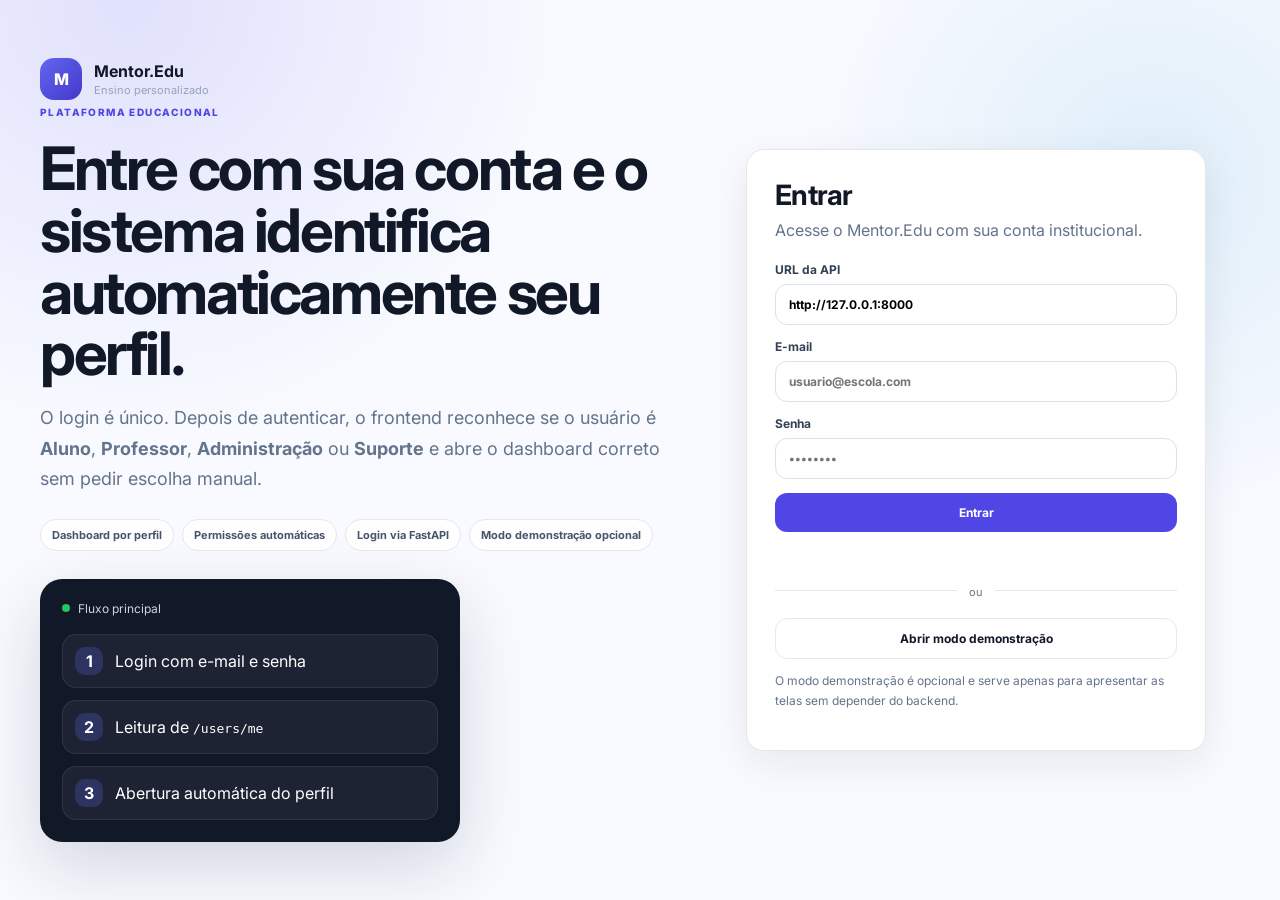
==== frontend/index.html @ 3645b440 "feat: adiciona frontend demonstrativo v3" ====
<!DOCTYPE html>
<html lang="pt-BR">
<head>
  <meta charset="UTF-8" />
  <meta name="viewport" content="width=device-width, initial-scale=1.0" />
  <title>Mentor.Edu</title>
  <link rel="preconnect" href="https://fonts.googleapis.com">
  <link rel="preconnect" href="https://fonts.gstatic.com" crossorigin>
  <link href="https://fonts.googleapis.com/css2?family=Inter:wght@400;500;600;700;800&display=swap" rel="stylesheet">
  <link rel="stylesheet" href="./styles.css" />
</head>
<body>
  <div id="toast-root"></div>

  <section id="auth-screen" class="auth-screen">
    <div class="auth-grid">
      <div class="auth-brand-panel">
        <div class="brand">
          <div class="brand-mark">M</div>
          <div>
            <strong>Mentor.Edu</strong>
            <span>Ensino personalizado</span>
          </div>
        </div>
        <span class="eyebrow">PLATAFORMA EDUCACIONAL</span>
        <h1>Entre com sua conta e o sistema identifica automaticamente seu perfil.</h1>
        <p>
          O login é único. Depois de autenticar, o frontend reconhece se o usuário é
          <strong>Aluno</strong>, <strong>Professor</strong>, <strong>Administração</strong> ou <strong>Suporte</strong>
          e abre o dashboard correto sem pedir escolha manual.
        </p>
        <div class="feature-list">
          <div class="feature-pill">Dashboard por perfil</div>
          <div class="feature-pill">Permissões automáticas</div>
          <div class="feature-pill">Login via FastAPI</div>
          <div class="feature-pill">Modo demonstração opcional</div>
        </div>
        <div class="preview-card">
          <div class="preview-top"><span class="status-dot"></span> Fluxo principal</div>
          <div class="preview-body">
            <div class="preview-step"><b>1</b><span>Login com e-mail e senha</span></div>
            <div class="preview-step"><b>2</b><span>Leitura de <code>/users/me</code></span></div>
            <div class="preview-step"><b>3</b><span>Abertura automática do perfil</span></div>
          </div>
        </div>
      </div>

      <div class="auth-form-panel">
        <div class="card auth-card">
          <div class="card-header-simple">
            <h2>Entrar</h2>
            <p>Acesse o Mentor.Edu com sua conta institucional.</p>
          </div>
          <form id="login-form" class="auth-form">
            <label>
              URL da API
              <input id="api-url" type="text" value="http://127.0.0.1:8000" />
            </label>
            <label>
              E-mail
              <input id="login-email" type="email" placeholder="usuario@escola.com" required />
            </label>
            <label>
              Senha
              <input id="login-password" type="password" placeholder="••••••••" required />
            </label>
            <button type="submit" class="btn btn-primary btn-full">Entrar</button>
            <p id="login-error" class="form-error"></p>
          </form>

          <div class="divider"><span>ou</span></div>

          <button id="open-demo-modal" class="btn btn-secondary btn-full">Abrir modo demonstração</button>
          <p class="helper-text">
            O modo demonstração é opcional e serve apenas para apresentar as telas sem depender do backend.
          </p>
        </div>
      </div>
    </div>
  </section>

  <div id="demo-modal" class="modal hidden">
    <div class="modal-backdrop" data-close-demo></div>
    <div class="modal-card">
      <button class="modal-close" data-close-demo>×</button>
      <h3>Modo demonstração</h3>
      <p>Escolha um perfil apenas para apresentar a interface. No login real isso não é necessário.</p>
      <div class="demo-role-grid">
        <button class="demo-role-btn" data-demo-role="aluno">Aluno</button>
        <button class="demo-role-btn" data-demo-role="professor">Professor / DT</button>
        <button class="demo-role-btn" data-demo-role="administracao">Administração</button>
        <button class="demo-role-btn" data-demo-role="suporte">Suporte</button>
      </div>
    </div>
  </div>

  <div id="app-shell" class="app-shell hidden">
    <aside id="sidebar" class="sidebar">
      <div class="sidebar-head">
        <div class="brand brand-white">
          <div class="brand-mark">M</div>
          <div>
            <strong>Mentor.Edu</strong>
            <span>Ensino personalizado</span>
          </div>
        </div>
        <button id="close-sidebar" class="sidebar-close">×</button>
      </div>

      <div id="sidebar-profile" class="sidebar-profile"></div>
      <nav id="sidebar-nav" class="sidebar-nav"></nav>

      <div class="sidebar-footer">
        <button id="logout-btn" class="sidebar-action danger">Sair</button>
      </div>
    </aside>

    <main class="main-area">
      <header class="topbar">
        <div class="topbar-left">
          <button id="open-sidebar" class="icon-btn mobile-only">☰</button>
          <div>
            <span id="page-kicker" class="eyebrow">VISÃO GERAL</span>
            <h1 id="page-title">Dashboard</h1>
          </div>
        </div>
        <div class="topbar-right">
          <span id="connection-badge" class="badge muted">Modo demonstração</span>
          <button class="icon-btn">🔔</button>
          <div id="top-avatar" class="avatar">ME</div>
        </div>
      </header>

      <section id="page-content" class="page-content"></section>
    </main>
  </div>

  <script src="./app.js"></script>
</body>
</html>
---- frontend/styles.css ----
:root {
  --bg: #f5f7fb;
  --surface: #ffffff;
  --surface-soft: #f8fafc;
  --border: #e5e7eb;
  --text: #111827;
  --muted: #64748b;
  --primary: #4f46e5;
  --primary-soft: #eef2ff;
  --nav: #0f172a;
  --nav-soft: #172138;
  --success: #059669;
  --success-soft: #ecfdf5;
  --warning: #d97706;
  --warning-soft: #fffbeb;
  --danger: #dc2626;
  --danger-soft: #fef2f2;
  --shadow: 0 12px 40px rgba(15,23,42,.08);
  --radius: 18px;
}
* { box-sizing: border-box; }
html, body { margin: 0; padding: 0; }
body {
  font-family: "Inter", system-ui, sans-serif;
  background: var(--bg);
  color: var(--text);
}
button, input, select { font: inherit; }
button { cursor: pointer; }
.hidden { display: none !important; }
.mobile-only { display: none; }
.eyebrow {
  text-transform: uppercase;
  letter-spacing: .14em;
  font-size: 10px;
  font-weight: 800;
  color: var(--primary);
}
.brand { display: flex; align-items: center; gap: 12px; }
.brand-mark {
  width: 42px; height: 42px; border-radius: 14px;
  display: grid; place-items: center;
  font-weight: 800; color: #fff;
  background: linear-gradient(135deg, #6366f1, #4338ca);
}
.brand strong { display: block; font-size: 16px; }
.brand span { display: block; font-size: 11px; color: #94a3b8; margin-top: 2px; }
.brand-white strong { color: #fff; }

.auth-screen {
  min-height: 100vh;
  background:
    radial-gradient(circle at 10% 0%, rgba(79,70,229,.14), transparent 30%),
    radial-gradient(circle at 90% 20%, rgba(2,132,199,.10), transparent 26%),
    #f8faff;
}
.auth-grid {
  width: min(1200px, calc(100% - 40px));
  margin: 0 auto;
  min-height: 100vh;
  display: grid;
  grid-template-columns: 1.1fr .9fr;
  gap: 28px;
  align-items: center;
  padding: 28px 0;
}
.auth-brand-panel h1 {
  font-size: clamp(36px, 5vw, 60px);
  line-height: 1.03;
  letter-spacing: -.04em;
  margin: 18px 0;
  max-width: 780px;
}
.auth-brand-panel p {
  color: var(--muted);
  font-size: 18px;
  line-height: 1.7;
  max-width: 720px;
  margin: 0;
}
.feature-list { display: flex; gap: 8px; flex-wrap: wrap; margin-top: 24px; }
.feature-pill {
  border: 1px solid var(--border);
  background: rgba(255,255,255,.9);
  border-radius: 999px;
  padding: 8px 11px;
  font-size: 11px;
  font-weight: 700;
  color: #475569;
}
.preview-card {
  margin-top: 28px;
  max-width: 420px;
  background: #111827;
  color: #fff;
  border-radius: 22px;
  padding: 22px;
  box-shadow: 0 24px 70px rgba(15,23,42,.16);
}
.preview-top { font-size: 12px; color: #cbd5e1; display: flex; gap: 8px; align-items: center; }
.status-dot {
  width: 8px; height: 8px; border-radius: 50%;
  background: #22c55e; display: inline-block;
}
.preview-body { margin-top: 18px; display: grid; gap: 12px; }
.preview-step {
  display: flex; align-items: center; gap: 12px;
  border: 1px solid rgba(255,255,255,.08);
  background: rgba(255,255,255,.05);
  border-radius: 14px;
  padding: 12px;
}
.preview-step b {
  width: 28px; height: 28px; border-radius: 10px;
  display: grid; place-items: center;
  background: rgba(99,102,241,.25);
}
.auth-form-panel { display: flex; justify-content: center; }
.card {
  background: var(--surface);
  border: 1px solid var(--border);
  border-radius: var(--radius);
  box-shadow: var(--shadow);
}
.auth-card {
  width: min(460px, 100%);
  padding: 28px;
}
.card-header-simple h2 {
  margin: 0;
  font-size: 28px;
  letter-spacing: -.03em;
}
.card-header-simple p {
  color: var(--muted);
  margin: 8px 0 0;
}
.auth-form { display: grid; gap: 14px; margin-top: 22px; }
.auth-form label {
  display: grid; gap: 7px;
  font-size: 12px; font-weight: 700; color: #334155;
}
.auth-form input, .toolbar-input, .toolbar-select {
  width: 100%;
  border: 1px solid #dbe1ea;
  background: #fff;
  border-radius: 12px;
  padding: 12px 13px;
  outline: none;
}
.auth-form input:focus, .toolbar-input:focus, .toolbar-select:focus {
  border-color: #818cf8;
  box-shadow: 0 0 0 3px rgba(99,102,241,.1);
}
.btn {
  border: 0;
  border-radius: 12px;
  padding: 12px 14px;
  font-size: 12px;
  font-weight: 700;
}
.btn-primary { background: var(--primary); color: #fff; }
.btn-secondary { background: #fff; color: var(--text); border: 1px solid var(--border); }
.btn-soft { background: var(--primary-soft); color: var(--primary); }
.btn-full { width: 100%; }
.form-error { min-height: 16px; margin: 0; font-size: 11px; color: var(--danger); }
.divider { margin: 18px 0; position: relative; text-align: center; }
.divider::before {
  content: ""; position: absolute; left: 0; right: 0; top: 50%;
  border-top: 1px solid var(--border);
}
.divider span {
  position: relative; padding: 0 12px; background: #fff;
  color: var(--muted); font-size: 11px;
}
.helper-text { color: var(--muted); font-size: 12px; line-height: 1.6; margin-top: 12px; }

.modal {
  position: fixed; inset: 0; z-index: 100;
  display: grid; place-items: center;
}
.modal-backdrop {
  position: absolute; inset: 0;
  background: rgba(15,23,42,.58);
  backdrop-filter: blur(8px);
}
.modal-card {
  position: relative; z-index: 1;
  width: min(520px, calc(100% - 26px));
  background: #fff; border-radius: 22px;
  padding: 24px;
  box-shadow: 0 28px 90px rgba(15,23,42,.26);
}
.modal-card h3 { margin: 0; font-size: 24px; }
.modal-card p { margin: 8px 0 0; color: var(--muted); line-height: 1.6; }
.modal-close {
  position: absolute; top: 10px; right: 14px;
  border: 0; background: transparent; font-size: 28px; color: #94a3b8;
}
.demo-role-grid {
  display: grid; grid-template-columns: repeat(2, 1fr); gap: 12px;
  margin-top: 20px;
}
.demo-role-btn {
  border: 1px solid var(--border);
  background: #fff; border-radius: 16px;
  padding: 18px 14px; font-weight: 700;
}
.demo-role-btn:hover { border-color: #c7d2fe; background: #f8faff; }

.app-shell { min-height: 100vh; display: grid; grid-template-columns: 260px 1fr; }
.sidebar {
  position: fixed; inset: 0 auto 0 0;
  width: 260px; background: var(--nav); color: #fff;
  display: flex; flex-direction: column;
  padding: 18px 14px 14px;
  z-index: 30;
}
.sidebar-head {
  display: flex; align-items: center; justify-content: space-between;
  padding: 4px 4px 14px;
}
.sidebar-close {
  display: none; border: 0; background: transparent; color: #fff; font-size: 24px;
}
.sidebar-profile {
  margin: 10px 4px 14px;
  padding: 14px;
  border-radius: 14px;
  background: rgba(255,255,255,.05);
  border: 1px solid rgba(255,255,255,.08);
}
.profile-row { display: flex; align-items: center; gap: 10px; }
.avatar {
  width: 38px; height: 38px; border-radius: 12px;
  display: grid; place-items: center;
  font-size: 11px; font-weight: 800; color: #fff;
  background: linear-gradient(135deg, #818cf8, #4f46e5);
}
.profile-name { font-size: 12px; font-weight: 700; }
.profile-sub { font-size: 10px; color: #94a3b8; margin-top: 3px; }
.profile-tags { display: flex; gap: 6px; flex-wrap: wrap; margin-top: 10px; }
.profile-tags span {
  font-size: 9px; color: #c7d2fe;
  padding: 4px 7px; border-radius: 999px;
  background: rgba(99,102,241,.20);
}
.sidebar-nav {
  display: grid; gap: 3px; overflow: auto;
}
.nav-label {
  padding: 8px 10px 5px;
  font-size: 8px; font-weight: 800; color: #64748b;
  text-transform: uppercase; letter-spacing: .16em;
}
.nav-item {
  width: 100%; border: 0; background: transparent;
  color: #aeb8c9; border-radius: 10px;
  padding: 10px 12px;
  display: flex; align-items: center; gap: 10px;
  font-size: 11px; font-weight: 700; text-align: left;
}
.nav-item:hover, .nav-item.active { background: rgba(99,102,241,.20); color: #fff; }
.nav-icon { width: 18px; text-align: center; font-size: 12px; }
.nav-badge {
  margin-left: auto; background: #ef4444; color: #fff;
  border-radius: 999px; padding: 2px 6px; font-size: 8px;
}
.sidebar-footer {
  margin-top: auto; border-top: 1px solid rgba(255,255,255,.08);
  padding-top: 10px;
}
.sidebar-action {
  width: 100%; border: 0; border-radius: 10px;
  padding: 10px 12px; text-align: left;
  background: transparent; color: #cbd5e1; font-weight: 700;
}
.sidebar-action:hover { background: rgba(255,255,255,.06); color: #fff; }
.sidebar-action.danger { color: #fecaca; }

.main-area { margin-left: 260px; min-width: 0; }
.topbar {
  position: sticky; top: 0; z-index: 20;
  height: 74px; background: rgba(245,247,251,.9);
  backdrop-filter: blur(18px);
  border-bottom: 1px solid rgba(226,232,240,.9);
  display: flex; align-items: center; justify-content: space-between;
  padding: 0 28px;
}
.topbar-left, .topbar-right { display: flex; align-items: center; gap: 12px; }
.topbar h1 { margin: 4px 0 0; font-size: 28px; letter-spacing: -.035em; }
.icon-btn {
  border: 1px solid var(--border); background: #fff;
  width: 38px; height: 38px; border-radius: 12px;
}
.badge {
  display: inline-flex; align-items: center; gap: 8px;
  font-size: 10px; font-weight: 700;
  padding: 8px 10px; border-radius: 999px;
}
.badge.muted { border: 1px solid var(--border); background: #fff; color: var(--muted); }
.badge.live { background: var(--success-soft); color: var(--success); border: 1px solid #a7f3d0; }
.page-content {
  padding: 24px 28px 40px;
  max-width: 1580px;
}
.page-hero {
  display: flex; justify-content: space-between; align-items: flex-end; gap: 16px;
  background: linear-gradient(135deg, #4338ca, #6366f1);
  border-radius: 24px; color: #fff;
  padding: 24px; margin-bottom: 18px;
  overflow: hidden; position: relative;
}
.page-hero::after {
  content: ""; position: absolute; right: -42px; top: -70px;
  width: 190px; height: 190px; border-radius: 50%; background: rgba(255,255,255,.08);
}
.page-hero h2 { margin: 8px 0; font-size: 30px; letter-spacing: -.04em; }
.page-hero p { margin: 0; max-width: 700px; color: #dbeafe; line-height: 1.6; }
.page-hero .eyebrow { color: #c7d2fe; }
.page-hero-actions { position: relative; z-index: 1; display: flex; gap: 10px; }
.page-hero-actions .btn { background: #fff; color: #4338ca; }

.grid { display: grid; grid-template-columns: repeat(12, 1fr); gap: 16px; }
.metric-card, .panel-card {
  background: var(--surface);
  border: 1px solid var(--border);
  border-radius: var(--radius);
  box-shadow: 0 4px 15px rgba(15,23,42,.03);
}
.metric-card { grid-column: span 3; padding: 18px; }
.metric-label { font-size: 11px; font-weight: 700; color: var(--muted); }
.metric-value { margin-top: 10px; font-size: 30px; font-weight: 800; letter-spacing: -.04em; }
.metric-note { margin-top: 5px; font-size: 10px; color: var(--muted); }
.panel-card { padding: 18px; }
.col-4 { grid-column: span 4; }
.col-5 { grid-column: span 5; }
.col-6 { grid-column: span 6; }
.col-7 { grid-column: span 7; }
.col-8 { grid-column: span 8; }
.col-12 { grid-column: span 12; }
.panel-head {
  display: flex; justify-content: space-between; align-items: center; gap: 12px;
  margin-bottom: 14px;
}
.panel-head h3 { margin: 0; font-size: 15px; }
.panel-head p { margin: 4px 0 0; color: var(--muted); font-size: 11px; }

.chart-bars {
  display: flex; align-items: flex-end; gap: 10px;
  height: 220px; padding: 12px 0 4px;
}
.chart-bars span {
  flex: 1; border-radius: 10px 10px 4px 4px;
  background: linear-gradient(180deg, #6366f1, #4338ca);
  min-height: 24px;
  opacity: .9;
}
.progress-list { display: grid; gap: 14px; }
.progress-row {
  display: grid; grid-template-columns: minmax(90px, 1fr) 2.4fr 46px;
  gap: 10px; align-items: center;
  font-size: 11px;
}
.progress-track { height: 8px; background: #eef2f7; border-radius: 999px; overflow: hidden; }
.progress-fill { height: 100%; border-radius: 999px; background: linear-gradient(90deg, #6366f1, #8b5cf6); }
.progress-value { text-align: right; font-weight: 700; }
.status {
  display: inline-flex; align-items: center;
  padding: 5px 8px; border-radius: 999px;
  font-size: 9px; font-weight: 700;
}
.status.ok { background: var(--success-soft); color: var(--success); }
.status.warn { background: var(--warning-soft); color: var(--warning); }
.status.bad { background: var(--danger-soft); color: var(--danger); }
.status.info { background: var(--primary-soft); color: var(--primary); }
.list { display: grid; gap: 10px; }
.list-item {
  display: flex; align-items: center; gap: 12px;
  border: 1px solid #eef0f3; border-radius: 14px;
  padding: 12px;
}
.list-icon {
  width: 36px; height: 36px; border-radius: 11px;
  display: grid; place-items: center;
  background: #f8fafc;
}
.list-body { flex: 1; }
.list-body strong { display: block; font-size: 11px; }
.list-body span { display: block; font-size: 10px; color: var(--muted); margin-top: 3px; }
.list-side { font-size: 10px; font-weight: 700; }
.table-wrap { overflow: auto; }
.table { width: 100%; border-collapse: collapse; }
.table th {
  text-align: left; padding: 10px;
  border-bottom: 1px solid var(--border);
  color: var(--muted); font-size: 9px;
  text-transform: uppercase; letter-spacing: .08em;
}
.table td {
  padding: 12px 10px;
  border-bottom: 1px solid #f0f2f5;
  font-size: 11px;
}
.table tr:last-child td { border-bottom: 0; }
.inline-person { display: flex; align-items: center; gap: 8px; }
.inline-mini-avatar {
  width: 28px; height: 28px; border-radius: 9px;
  display: grid; place-items: center;
  background: #eef2ff; color: var(--primary); font-size: 9px; font-weight: 800;
}
.toolbar {
  display: flex; justify-content: space-between; gap: 12px;
  margin-bottom: 14px; align-items: center;
}
.toolbar-group { display: flex; gap: 10px; align-items: center; }
.toolbar-input { min-width: 220px; }
.quick-actions { display: grid; grid-template-columns: repeat(4, 1fr); gap: 10px; }
.quick-action {
  border: 1px solid var(--border); background: #fff;
  border-radius: 15px; padding: 14px; text-align: left;
}
.quick-action-icon { font-size: 18px; display: block; margin-bottom: 8px; }
.quick-action strong { display: block; font-size: 11px; }
.quick-action small { color: var(--muted); font-size: 10px; }
.note-box {
  border: 1px solid var(--border);
  background: #f8fafc; border-radius: 14px;
  padding: 14px; font-size: 11px; color: var(--muted); line-height: 1.6;
}
.note-box strong { color: var(--text); }
.calendar {
  display: grid; grid-template-columns: repeat(7, 1fr); gap: 8px;
}
.calendar-day {
  min-height: 82px; border: 1px solid #eef0f3; border-radius: 12px;
  background: #fff; padding: 8px; font-size: 10px;
}
.calendar-day strong { display: block; margin-bottom: 6px; }
.calendar-event {
  display: inline-block; margin-top: 4px; padding: 4px 6px;
  border-radius: 6px; background: #eef2ff; color: #4338ca; font-size: 8px; font-weight: 700;
}
.toast {
  position: fixed; right: 18px; bottom: 18px; z-index: 110;
  background: #111827; color: #fff; border-radius: 12px;
  padding: 11px 14px; font-size: 11px;
  box-shadow: var(--shadow);
}

@media (max-width: 1050px) {
  .auth-grid { grid-template-columns: 1fr; }
  .grid { grid-template-columns: repeat(12, 1fr); }
  .metric-card { grid-column: span 6; }
  .col-4, .col-5, .col-6, .col-7, .col-8 { grid-column: span 12; }
  .quick-actions { grid-template-columns: repeat(2, 1fr); }
}
@media (max-width: 760px) {
  .mobile-only { display: inline-grid; place-items: center; }
  .auth-grid { width: min(100% - 24px, 1200px); }
  .auth-brand-panel p { font-size: 16px; }
  .demo-role-grid { grid-template-columns: 1fr; }
  .app-shell { display: block; }
  .sidebar {
    transform: translateX(-100%);
    transition: transform .2s ease;
  }
  .sidebar.open { transform: translateX(0); }
  .sidebar-close { display: inline-block; }
  .main-area { margin-left: 0; }
  .topbar { padding: 0 14px; }
  .topbar h1 { font-size: 24px; }
  .badge { display: none; }
  .page-content { padding: 18px 14px 28px; }
  .page-hero { flex-direction: column; align-items: flex-start; }
  .metric-card { grid-column: span 12; }
  .quick-actions { grid-template-columns: 1fr; }
  .toolbar { flex-direction: column; align-items: stretch; }
  .toolbar-group { flex-wrap: wrap; }
  .toolbar-input { min-width: 0; }
  .calendar { grid-template-columns: repeat(2, 1fr); }
}
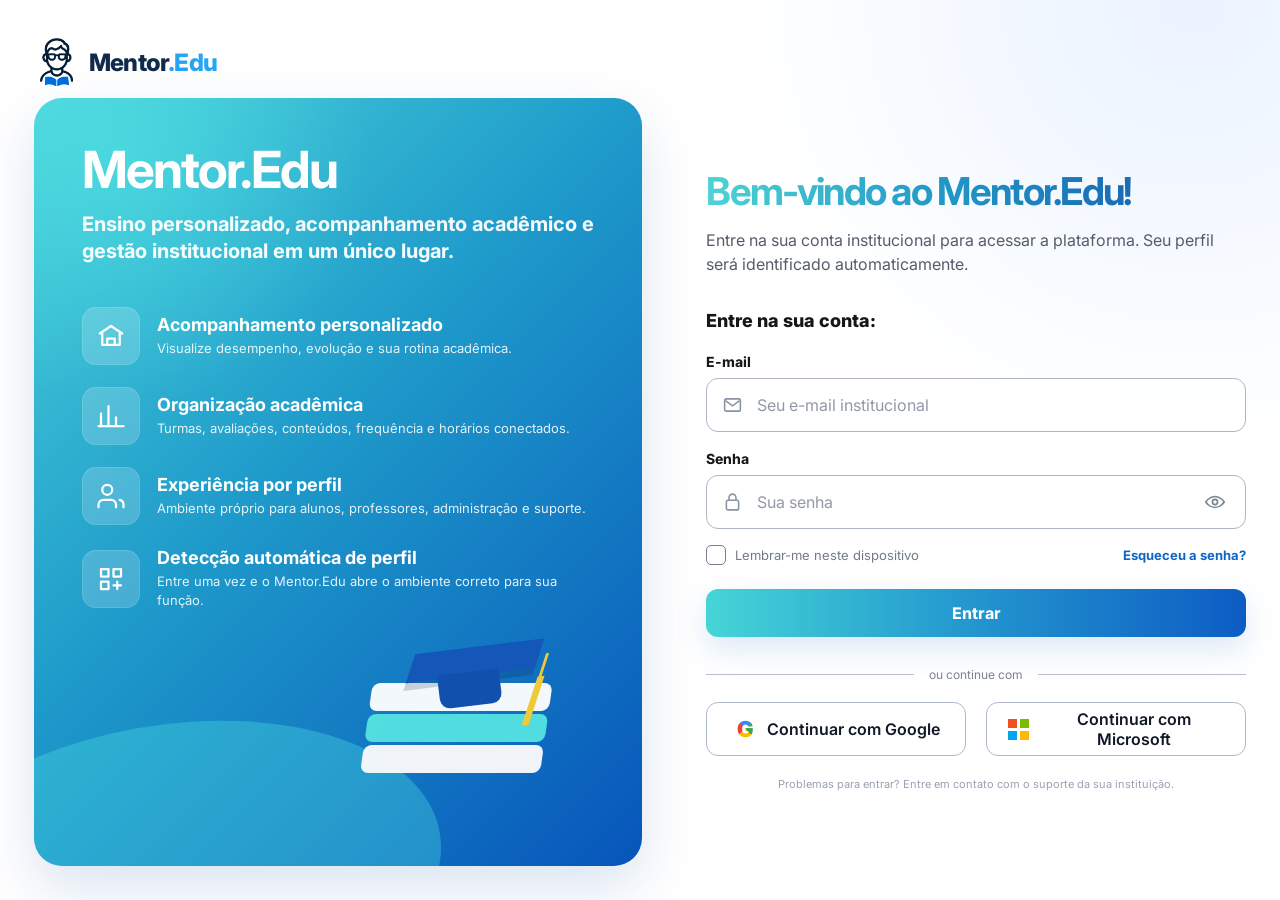
==== commit 7beea1e8: "feat: revisao aluno concluida e prepara deploy em nuvem" ====
--- a/frontend/index.html
+++ b/frontend/index.html
@@ -1,140 +1,116 @@
 <!DOCTYPE html>
 <html lang="pt-BR">
 <head>
-  <meta charset="UTF-8" />
-  <meta name="viewport" content="width=device-width, initial-scale=1.0" />
-  <title>Mentor.Edu</title>
-  <link rel="preconnect" href="https://fonts.googleapis.com">
-  <link rel="preconnect" href="https://fonts.gstatic.com" crossorigin>
-  <link href="https://fonts.googleapis.com/css2?family=Inter:wght@400;500;600;700;800&display=swap" rel="stylesheet">
-  <link rel="stylesheet" href="./styles.css" />
+    <meta charset="UTF-8">
+    <meta name="viewport" content="width=device-width, initial-scale=1.0">
+    <meta name="description" content="Mentor.Edu — ambiente educacional personalizado.">
+    <title>Mentor.Edu | Entrar</title>
+    <link rel="preconnect" href="https://fonts.googleapis.com">
+    <link rel="preconnect" href="https://fonts.gstatic.com" crossorigin>
+    <link href="https://fonts.googleapis.com/css2?family=Inter:wght@400;500;600;700;800&display=swap" rel="stylesheet">
+    <link rel="stylesheet" href="css/tokens.css">
+    <link rel="stylesheet" href="css/base.css">
+    <link rel="stylesheet" href="css/components.css?v=19.3">
+    <link rel="stylesheet" href="css/pages.css?v=19.3">
+    <link rel="stylesheet" href="css/responsive.css">
 </head>
-<body>
-  <div id="toast-root"></div>
+<body data-page="login">
+    <main class="login-page">
+        <header class="login-top-brand">
+            <div class="brand-lockup">
+                <img src="assets/brand/logo-symbol.png" alt="" class="brand-symbol">
+                <span class="brand-name">Mentor<span>.Edu</span></span>
+            </div>
+        </header>
 
-  <section id="auth-screen" class="auth-screen">
-    <div class="auth-grid">
-      <div class="auth-brand-panel">
-        <div class="brand">
-          <div class="brand-mark">M</div>
-          <div>
-            <strong>Mentor.Edu</strong>
-            <span>Ensino personalizado</span>
-          </div>
+        <div class="login-shell">
+            <section class="login-brand-panel" aria-label="Apresentação do Mentor.Edu">
+                <div class="login-brand-content">
+                    <h1>Mentor.Edu</h1>
+                    <p>Ensino personalizado, acompanhamento acadêmico e gestão institucional em um único lugar.</p>
+
+                    <div class="login-benefits" aria-label="Recursos principais">
+                        <div>
+                            <span aria-hidden="true"><svg viewBox="0 0 24 24"><path d="m3 10 9-6 9 6"/><path d="M5 10v9h14v-9"/><path d="M9 19v-5h6v5"/></svg></span>
+                            <p><strong>Acompanhamento personalizado</strong><small>Visualize desempenho, evolução e sua rotina acadêmica.</small></p>
+                        </div>
+                        <div>
+                            <span aria-hidden="true"><svg viewBox="0 0 24 24"><path d="M4 20V10"/><path d="M10 20V4"/><path d="M16 20v-7"/><path d="M22 20H2"/></svg></span>
+                            <p><strong>Organização acadêmica</strong><small>Turmas, avaliações, conteúdos, frequência e horários conectados.</small></p>
+                        </div>
+                        <div>
+                            <span aria-hidden="true"><svg viewBox="0 0 24 24"><path d="M16 21v-2a4 4 0 0 0-4-4H6a4 4 0 0 0-4 4v2"/><circle cx="9" cy="7" r="4"/><path d="M22 21v-2a4 4 0 0 0-3-3.87"/></svg></span>
+                            <p><strong>Experiência por perfil</strong><small>Ambiente próprio para alunos, professores, administração e suporte.</small></p>
+                        </div>
+                        <div>
+                            <span aria-hidden="true"><svg viewBox="0 0 24 24"><path d="M4 4h6v6H4zM14 4h6v6h-6zM4 14h6v6H4z"/><path d="M17 14v6M14 17h6"/></svg></span>
+                            <p><strong>Detecção automática de perfil</strong><small>Entre uma vez e o Mentor.Edu abre o ambiente correto para sua função.</small></p>
+                        </div>
+                    </div>
+
+                    <div class="login-illustration" aria-hidden="true">
+                        <span class="hero-books"></span>
+                        <span class="hero-cap"></span>
+                    </div>
+                </div>
+            </section>
+
+            <section class="login-form-panel">
+                <div class="login-card">
+                    <header class="login-heading">
+                        <h2>Bem-vindo ao Mentor.Edu!</h2>
+                        <p>Entre na sua conta institucional para acessar a plataforma. Seu perfil será identificado automaticamente.</p>
+                    </header>
+
+                    <div class="login-subheading">Entre na sua conta:</div>
+
+                    <form id="loginForm" novalidate>
+                        <div class="field">
+                            <label for="email">E-mail</label>
+                            <div class="input-shell">
+                                <span class="field-icon" aria-hidden="true"><svg viewBox="0 0 24 24"><rect x="3" y="5" width="18" height="14" rx="2" fill="none" stroke="currentColor" stroke-width="1.8"/><path d="m4 7 8 6 8-6" fill="none" stroke="currentColor" stroke-width="1.8"/></svg></span>
+                                <input id="email" name="email" type="email" autocomplete="email" placeholder="Seu e-mail institucional" required>
+                            </div>
+                        </div>
+                        <div class="field">
+                            <label for="password">Senha</label>
+                            <div class="password-field input-shell">
+                                <span class="field-icon" aria-hidden="true"><svg viewBox="0 0 24 24"><rect x="5" y="10" width="14" height="11" rx="2" fill="none" stroke="currentColor" stroke-width="1.8"/><path d="M8 10V7a4 4 0 0 1 8 0v3" fill="none" stroke="currentColor" stroke-width="1.8"/></svg></span>
+                                <input id="password" name="password" type="password" autocomplete="current-password" placeholder="Sua senha" required>
+                                <button type="button" id="togglePassword" class="text-button" aria-label="Mostrar senha">
+                                    <svg viewBox="0 0 24 24"><path d="M2 12s3.5-6 10-6 10 6 10 6-3.5 6-10 6S2 12 2 12z"/><circle cx="12" cy="12" r="2.8"/></svg>
+                                </button>
+                            </div>
+                        </div>
+
+                        <div class="login-options">
+                            <label class="checkbox-row"><input id="rememberMe" type="checkbox"><span>Lembrar-me neste dispositivo</span></label>
+                            <button id="forgotPassword" type="button" class="text-button">Esqueceu a senha?</button>
+                        </div>
+
+                        <div id="loginMessage" class="form-message" role="status" aria-live="polite"></div>
+                        <button id="loginButton" type="submit" class="button button--primary button--block">Entrar</button>
+                    </form>
+
+                    <section id="socialLoginArea" class="social-login">
+                        <div class="divider"><span>ou continue com</span></div>
+                        <div class="social-login-grid">
+                            <button type="button" class="button button--outline" data-provider="google">
+                                <span class="provider-mark provider-mark--google">G</span>
+                                <span>Continuar com Google</span>
+                            </button>
+                            <button type="button" class="button button--outline" data-provider="microsoft">
+                                <span class="provider-mark provider-mark--microsoft" aria-hidden="true"><i></i><i></i><i></i><i></i></span>
+                                <span>Continuar com Microsoft</span>
+                            </button>
+                        </div>
+                    </section>
+
+                    <p class="login-help">Problemas para entrar? Entre em contato com o suporte da sua instituição.</p>
+                </div>
+            </section>
         </div>
-        <span class="eyebrow">PLATAFORMA EDUCACIONAL</span>
-        <h1>Entre com sua conta e o sistema identifica automaticamente seu perfil.</h1>
-        <p>
-          O login é único. Depois de autenticar, o frontend reconhece se o usuário é
-          <strong>Aluno</strong>, <strong>Professor</strong>, <strong>Administração</strong> ou <strong>Suporte</strong>
-          e abre o dashboard correto sem pedir escolha manual.
-        </p>
-        <div class="feature-list">
-          <div class="feature-pill">Dashboard por perfil</div>
-          <div class="feature-pill">Permissões automáticas</div>
-          <div class="feature-pill">Login via FastAPI</div>
-          <div class="feature-pill">Modo demonstração opcional</div>
-        </div>
-        <div class="preview-card">
-          <div class="preview-top"><span class="status-dot"></span> Fluxo principal</div>
-          <div class="preview-body">
-            <div class="preview-step"><b>1</b><span>Login com e-mail e senha</span></div>
-            <div class="preview-step"><b>2</b><span>Leitura de <code>/users/me</code></span></div>
-            <div class="preview-step"><b>3</b><span>Abertura automática do perfil</span></div>
-          </div>
-        </div>
-      </div>
-
-      <div class="auth-form-panel">
-        <div class="card auth-card">
-          <div class="card-header-simple">
-            <h2>Entrar</h2>
-            <p>Acesse o Mentor.Edu com sua conta institucional.</p>
-          </div>
-          <form id="login-form" class="auth-form">
-            <label>
-              URL da API
-              <input id="api-url" type="text" value="http://127.0.0.1:8000" />
-            </label>
-            <label>
-              E-mail
-              <input id="login-email" type="email" placeholder="usuario@escola.com" required />
-            </label>
-            <label>
-              Senha
-              <input id="login-password" type="password" placeholder="••••••••" required />
-            </label>
-            <button type="submit" class="btn btn-primary btn-full">Entrar</button>
-            <p id="login-error" class="form-error"></p>
-          </form>
-
-          <div class="divider"><span>ou</span></div>
-
-          <button id="open-demo-modal" class="btn btn-secondary btn-full">Abrir modo demonstração</button>
-          <p class="helper-text">
-            O modo demonstração é opcional e serve apenas para apresentar as telas sem depender do backend.
-          </p>
-        </div>
-      </div>
-    </div>
-  </section>
-
-  <div id="demo-modal" class="modal hidden">
-    <div class="modal-backdrop" data-close-demo></div>
-    <div class="modal-card">
-      <button class="modal-close" data-close-demo>×</button>
-      <h3>Modo demonstração</h3>
-      <p>Escolha um perfil apenas para apresentar a interface. No login real isso não é necessário.</p>
-      <div class="demo-role-grid">
-        <button class="demo-role-btn" data-demo-role="aluno">Aluno</button>
-        <button class="demo-role-btn" data-demo-role="professor">Professor / DT</button>
-        <button class="demo-role-btn" data-demo-role="administracao">Administração</button>
-        <button class="demo-role-btn" data-demo-role="suporte">Suporte</button>
-      </div>
-    </div>
-  </div>
-
-  <div id="app-shell" class="app-shell hidden">
-    <aside id="sidebar" class="sidebar">
-      <div class="sidebar-head">
-        <div class="brand brand-white">
-          <div class="brand-mark">M</div>
-          <div>
-            <strong>Mentor.Edu</strong>
-            <span>Ensino personalizado</span>
-          </div>
-        </div>
-        <button id="close-sidebar" class="sidebar-close">×</button>
-      </div>
-
-      <div id="sidebar-profile" class="sidebar-profile"></div>
-      <nav id="sidebar-nav" class="sidebar-nav"></nav>
-
-      <div class="sidebar-footer">
-        <button id="logout-btn" class="sidebar-action danger">Sair</button>
-      </div>
-    </aside>
-
-    <main class="main-area">
-      <header class="topbar">
-        <div class="topbar-left">
-          <button id="open-sidebar" class="icon-btn mobile-only">☰</button>
-          <div>
-            <span id="page-kicker" class="eyebrow">VISÃO GERAL</span>
-            <h1 id="page-title">Dashboard</h1>
-          </div>
-        </div>
-        <div class="topbar-right">
-          <span id="connection-badge" class="badge muted">Modo demonstração</span>
-          <button class="icon-btn">🔔</button>
-          <div id="top-avatar" class="avatar">ME</div>
-        </div>
-      </header>
-
-      <section id="page-content" class="page-content"></section>
     </main>
-  </div>
-
-  <script src="./app.js"></script>
+    <script type="module" src="js/main.js?v=19.3"></script>
 </body>
-</html>+</html>
--- a/frontend/css/tokens.css
+++ b/frontend/css/tokens.css
@@ -0,0 +1,101 @@
+:root {
+    --font-sans: "Inter", system-ui, -apple-system, BlinkMacSystemFont, "Segoe UI", sans-serif;
+    --text: #111827;
+    --text-muted: #697386;
+    --text-soft: #98a2b3;
+    --surface: #ffffff;
+    --surface-soft: #f8fafc;
+    --border: #e7eaf0;
+    --danger: #dc2626;
+    --danger-soft: #fef2f2;
+    --success: #15803d;
+    --success-soft: #ecfdf3;
+    --warning: #b45309;
+    --warning-soft: #fff7ed;
+    --info: #1d4ed8;
+    --info-soft: #eff6ff;
+
+    --admin-primary: #0d2f5f;
+    --admin-primary-strong: #071f42;
+    --admin-primary-soft: #e9f3ff;
+    --admin-accent: #1597e7;
+
+    --student-bg: #fbf7f1;
+    --student-surface: #fffdfb;
+    --student-primary: #6c2bd9;
+    --student-primary-strong: #4d159f;
+    --student-primary-soft: #f1e8ff;
+    --student-accent: #9b5cff;
+
+    --teacher-primary: #08763f;
+    --teacher-primary-strong: #04552d;
+    --teacher-primary-soft: #e6f7ec;
+    --teacher-accent: #19c865;
+
+    --support-primary: #1f2937;
+    --support-primary-strong: #111827;
+    --support-accent: #0891b2;
+    --support-soft: #ecfeff;
+
+    --brand-primary: #0f65c4;
+    --brand-primary-strong: #084ea8;
+    --brand-secondary: #45d5d7;
+    --brand-primary-soft: #eef7ff;
+
+    --radius-sm: 12px;
+    --radius-md: 18px;
+    --radius-lg: 22px;
+    --shadow-sm: 0 6px 20px rgba(15, 23, 42, 0.06);
+    --shadow-md: 0 18px 45px rgba(15, 23, 42, 0.10);
+    --transition: 180ms ease;
+    --sidebar-width: 255px;
+    --topbar-height: 68px;
+}
+
+body[data-role="aluno"] {
+    --role-primary: var(--student-primary);
+    --role-primary-strong: var(--student-primary-strong);
+    --role-primary-soft: var(--student-primary-soft);
+    --role-page-bg: var(--student-bg);
+    --role-sidebar-bg: #5a1bb5;
+    --role-sidebar-bg-strong: #35106f;
+    --role-sidebar-text: #ffffff;
+    --hero-start: #6b24d8;
+    --hero-end: #9b56f4;
+}
+
+body[data-role="professor"] {
+    --role-primary: var(--teacher-primary);
+    --role-primary-strong: var(--teacher-primary-strong);
+    --role-primary-soft: var(--teacher-primary-soft);
+    --role-page-bg: #f5f8f6;
+    --role-sidebar-bg: #075d35;
+    --role-sidebar-bg-strong: #034426;
+    --role-sidebar-text: #ffffff;
+    --hero-start: #045c33;
+    --hero-end: #1fcf68;
+}
+
+body[data-role="administracao"] {
+    --role-primary: var(--admin-primary);
+    --role-primary-strong: var(--admin-primary-strong);
+    --role-primary-soft: var(--admin-primary-soft);
+    --role-page-bg: #f5f8fc;
+    --role-sidebar-bg: #0d2f5f;
+    --role-sidebar-bg-strong: #061b39;
+    --role-sidebar-text: #ffffff;
+    --hero-start: #0d4f9f;
+    --hero-end: #31cbe8;
+}
+
+body[data-role="suporte"] {
+    --role-primary: var(--support-accent);
+    --role-primary-strong: #0e7490;
+    --role-primary-soft: var(--support-soft);
+    --role-page-bg: #f4f6f8;
+    --role-sidebar-bg: var(--support-primary);
+    --role-sidebar-bg-strong: var(--support-primary-strong);
+    --role-sidebar-text: #ffffff;
+    --hero-start: #1f2937;
+    --hero-end: #0e91b2;
+}
--- a/frontend/css/base.css
+++ b/frontend/css/base.css
@@ -0,0 +1,12 @@
+* { box-sizing: border-box; margin: 0; padding: 0; }
+html { min-height: 100%; scroll-behavior: smooth; }
+body { min-height: 100vh; font-family: var(--font-sans); color: var(--text); background: #f8fafc; -webkit-font-smoothing: antialiased; }
+button, input, select, textarea { font: inherit; }
+button { color: inherit; }
+a { color: inherit; text-decoration: none; }
+img { display: block; max-width: 100%; }
+button, a { -webkit-tap-highlight-color: transparent; }
+button { border: 0; }
+:focus-visible { outline: 3px solid color-mix(in srgb, var(--role-primary, var(--brand-primary)) 28%, transparent); outline-offset: 2px; }
+[hidden] { display: none !important; }
+.sr-only { position: absolute; width: 1px; height: 1px; padding: 0; margin: -1px; overflow: hidden; clip: rect(0,0,0,0); white-space: nowrap; border: 0; }
--- a/frontend/css/components.css
+++ b/frontend/css/components.css
@@ -0,0 +1,170 @@
+.brand-lockup { display: flex; align-items: center; gap: 10px; }
+.brand-symbol { width: 44px; height: 48px; object-fit: contain; }
+.brand-logo { width: 44px; height: 44px; object-fit: cover; border-radius: 12px; }
+.brand-name { font-size: 22px; font-weight: 800; letter-spacing: -.8px; }
+.brand-name span { color: #27a4f4; }
+.brand-lockup--light .brand-name { color: #fff; }
+.brand-lockup--light .brand-name span { color: #43d6df; }
+
+.button { min-height: 48px; border: 0; border-radius: 12px; display: inline-flex; align-items: center; justify-content: center; gap: 9px; padding: 0 18px; cursor: pointer; font-weight: 750; transition: transform var(--transition), background var(--transition), border-color var(--transition), box-shadow var(--transition); }
+.button:hover:not(:disabled) { transform: translateY(-1px); }
+.button:disabled { cursor: not-allowed; opacity: .62; transform: none; }
+.button--primary { color: #fff; background: linear-gradient(90deg, var(--brand-secondary), #259bcf 45%, #0d5cc4 100%); box-shadow: 0 12px 30px rgba(15,101,196,.15); }
+.button--primary:hover { box-shadow: 0 14px 34px rgba(15,101,196,.22); }
+.button--outline { background: #fff; border: 1px solid #aeb8c8; }
+.button--block { width: 100%; }
+.text-button { border: 0; background: transparent; cursor: pointer; font-size: 13px; font-weight: 700; color: var(--brand-primary); }
+
+.field { display: grid; gap: 8px; margin-bottom: 18px; }
+.field label { font-size: 14px; font-weight: 750; color: #171717; }
+.input-shell { position: relative; }
+.input-shell .field-icon { position: absolute; left: 16px; top: 50%; transform: translateY(-50%); width: 21px; height: 21px; color: #8a93a3; pointer-events: none; }
+.field input { width: 100%; height: 54px; padding: 0 48px 0 50px; border: 1px solid #aeb6c3; border-radius: 12px; color: var(--text); background: rgba(255,255,255,.86); outline: none; transition: border-color var(--transition), box-shadow var(--transition), background var(--transition); }
+.field input::placeholder { color: #9299a6; }
+.field input:focus { border-color: #3198cf; box-shadow: 0 0 0 4px rgba(49,152,207,.10); background: #fff; }
+.password-field { position: relative; }
+.password-field input { padding-right: 54px; }
+.password-field .text-button { position: absolute; right: 14px; top: 50%; transform: translateY(-50%); width: 34px; height: 34px; display: grid; place-items: center; color: #7a8391; }
+.password-field .text-button svg { width: 22px; height: 22px; fill: none; stroke: currentColor; stroke-width: 1.8; }
+.form-message { display: none; margin: -3px 0 15px; padding: 11px 12px; border-radius: 9px; font-size: 13px; line-height: 1.4; }
+.form-message.is-visible { display: block; }
+.form-message.is-error { color: var(--danger); background: var(--danger-soft); }
+.form-message.is-success { color: var(--success); background: var(--success-soft); }
+
+.login-options { margin: -2px 0 24px; display: flex; align-items: center; justify-content: space-between; gap: 16px; font-size: 13px; color: #737b88; }
+.checkbox-row { display: inline-flex; align-items: center; gap: 9px; cursor: pointer; }
+.checkbox-row input { appearance: none; width: 20px; height: 20px; border: 1.5px solid #77808d; border-radius: 5px; display: grid; place-items: center; background: #fff; }
+.checkbox-row input:checked { background: var(--brand-primary); border-color: var(--brand-primary); }
+.checkbox-row input:checked::after { content: "✓"; color: #fff; font-size: 13px; line-height: 1; font-weight: 800; }
+
+.provider-mark { width: 26px; height: 26px; display: inline-grid; place-items: center; flex: 0 0 auto; font-weight: 900; }
+.provider-mark--google { font-size: 22px; background: conic-gradient(from -45deg, #4285f4 0 25%, #34a853 0 50%, #fbbc05 0 75%, #ea4335 0); -webkit-background-clip: text; background-clip: text; color: transparent; }
+.provider-mark--microsoft { grid-template-columns: 1fr 1fr; gap: 2px; padding: 2px; }
+.provider-mark--microsoft i { width: 9px; height: 9px; display: block; }
+.provider-mark--microsoft i:nth-child(1){background:#f25022}.provider-mark--microsoft i:nth-child(2){background:#7fba00}.provider-mark--microsoft i:nth-child(3){background:#00a4ef}.provider-mark--microsoft i:nth-child(4){background:#ffb900}
+
+.icon { width: 20px; height: 20px; display: inline-flex; align-items: center; justify-content: center; flex: 0 0 auto; }
+.icon svg { width: 100%; height: 100%; fill: none; stroke: currentColor; stroke-width: 1.9; stroke-linecap: round; stroke-linejoin: round; }
+
+.sidebar-head { min-height: 112px; padding: 20px 18px 14px; display: grid; place-items: center; }
+.sidebar-head .brand-lockup { flex-direction: column; gap: 3px; text-align: center; }
+.sidebar-head .brand-symbol { width: 52px; height: 55px; filter: brightness(0) invert(1); }
+.sidebar-head .brand-name { font-size: 19px; }
+.sidebar-user { display: none; }
+.sidebar-nav { display: grid; gap: 4px; padding: 2px 10px 22px; }
+.sidebar-nav section { display: grid; gap: 3px; }
+.nav-group { display: grid; gap: 3px; }
+.nav-group-label { display: none; }
+.nav-item, .nav-group-toggle { width: 100%; min-height: 42px; border: 0; border-radius: 10px; display: flex; align-items: center; gap: 11px; padding: 0 12px; color: rgba(255,255,255,.90); background: transparent; cursor: pointer; text-align: left; font-size: 13px; font-weight: 650; transition: background var(--transition), color var(--transition), transform var(--transition); }
+.nav-item:hover, .nav-group-toggle:hover { color: #fff; background: rgba(255,255,255,.09); }
+.nav-item.is-active { color: #fff; background: color-mix(in srgb, var(--role-primary, #2f80ed) 64%, #4d8df8 36%); box-shadow: inset 0 0 0 1px rgba(255,255,255,.1), 0 8px 20px rgba(0,0,0,.10); }
+body[data-role="aluno"] .nav-item.is-active { background: linear-gradient(90deg, #8b47f4, #a85bf5); }
+body[data-role="professor"] .nav-item.is-active { background: linear-gradient(90deg, #08a94f, #13c65d); }
+body[data-role="administracao"] .nav-item.is-active { background: linear-gradient(90deg, #1b73df, #347ffc); }
+.nav-group-toggle .chevron { margin-left: auto; transition: transform var(--transition); opacity: .75; }
+.nav-group.is-open .nav-group-toggle .chevron { transform: rotate(180deg); }
+.nav-children { display: none; gap: 2px; padding: 0 0 6px 38px; }
+.nav-group.is-open .nav-children { display: grid; }
+.nav-children .nav-item { min-height: 32px; font-size: 12px; padding: 0 9px; color: rgba(255,255,255,.82); }
+.nav-badge { margin-left: auto; min-width: 20px; height: 20px; padding: 0 6px; display: inline-grid; place-items: center; border-radius: 999px; background: #ef4444; color: #fff; font-size: 10px; font-weight: 800; }
+.sidebar-footer { margin-top: auto; padding: 12px 10px 16px; border-top: 1px solid rgba(255,255,255,.08); }
+.sidebar-footer .nav-item { color: rgba(255,255,255,.78); }
+
+.topbar-left { min-width: 0; display: flex; align-items: center; gap: 13px; }
+.topbar-title small { display: block; margin-top: 2px; color: var(--text-muted); font-size: 10px; font-weight: 650; }
+.topbar-title h1 { font-size: 20px; letter-spacing: -.45px; }
+.topbar-center { width: min(390px, 34vw); }
+.topbar-search { width: 100%; height: 38px; padding: 0 15px 0 40px; border: 0; border-radius: 12px; background: #f1f4f8; color: #344054; outline: none; }
+.search-shell { position: relative; }
+.search-shell .icon { position: absolute; left: 13px; top: 50%; transform: translateY(-50%); color: #98a2b3; width: 17px; height: 17px; }
+.topbar-actions { display: flex; align-items: center; gap: 10px; }
+.year-chip { min-width: 92px; height: 38px; padding: 0 12px; border: 1px solid color-mix(in srgb, var(--role-primary) 75%, #d0d5dd); border-radius: 11px; display: inline-flex; align-items: center; justify-content: center; gap: 8px; color: var(--role-primary); background: #fff; font-size: 12px; font-weight: 750; }
+.icon-button, .mobile-menu-button { position: relative; width: 38px; height: 38px; border: 0; border-radius: 10px; display: grid; place-items: center; background: transparent; cursor: pointer; color: #445066; }
+.icon-button:hover, .mobile-menu-button:hover { color: var(--role-primary); background: #f4f6f8; }
+.notification-dot { position: absolute; top: 0; right: 0; min-width: 18px; height: 18px; padding: 0 4px; display: grid; place-items: center; border: 2px solid #fff; border-radius: 999px; background: #ef4444; color: #fff; font-size: 8px; font-weight: 800; }
+.user-chip { display: flex; align-items: center; gap: 9px; padding-left: 4px; }
+.user-chip .avatar { order: -1; width: 36px; height: 36px; display: grid; place-items: center; border-radius: 50%; background: var(--role-primary); color: #fff; font-weight: 800; font-size: 11px; }
+.user-chip strong { display: block; max-width: 145px; overflow: hidden; text-overflow: ellipsis; white-space: nowrap; font-size: 12px; }
+.user-chip small { display: block; margin-top: 1px; color: var(--text-muted); font-size: 10px; }
+
+.page-loading, .empty-state { min-height: 320px; display: grid; place-items: center; align-content: center; gap: 13px; color: var(--text-muted); text-align: center; }
+.spinner { width: 28px; height: 28px; border: 3px solid var(--border); border-top-color: var(--role-primary, var(--brand-primary)); border-radius: 50%; animation: spin .8s linear infinite; }
+@keyframes spin { to { transform: rotate(360deg); } }
+
+.welcome-strip { position: relative; min-height: 126px; margin-bottom: 30px; padding: 28px 34px; display: flex; align-items: center; justify-content: space-between; gap: 18px; overflow: hidden; border-radius: 18px; color: #fff; background: linear-gradient(105deg, var(--hero-start), var(--hero-end)); box-shadow: 0 16px 34px color-mix(in srgb, var(--role-primary) 14%, transparent); }
+.welcome-strip::after { content: ""; position: absolute; width: 380px; height: 210px; right: -110px; top: -75px; border-radius: 50%; background: rgba(255,255,255,.09); transform: rotate(-18deg); }
+.welcome-strip h2 { position: relative; z-index: 2; font-size: clamp(29px, 3vw, 42px); line-height: 1.05; letter-spacing: -1.3px; }
+.welcome-strip p { position: relative; z-index: 2; max-width: 680px; margin-top: 7px; color: rgba(255,255,255,.88); font-size: 13px; line-height: 1.5; }
+.hero-illustration { position: relative; z-index: 2; width: 200px; height: 92px; flex: 0 0 auto; }
+.hero-books { position: absolute; right: 14px; bottom: 5px; width: 112px; height: 20px; border-radius: 8px; background: #f5f7fb; box-shadow: 0 -21px 0 #48d4da, 0 -42px 0 #f7d73f; transform: skewX(-8deg); }
+.hero-cap { position: absolute; right: 8px; top: 7px; width: 88px; height: 20px; background: color-mix(in srgb, var(--role-primary) 75%, #10265f); transform: rotate(-7deg) skewX(-25deg); box-shadow: 0 7px 0 rgba(5,20,52,.18); }
+.hero-cap::before { content: ""; position: absolute; left: 26px; top: 18px; width: 43px; height: 26px; border-radius: 0 0 10px 10px; background: color-mix(in srgb, var(--role-primary) 84%, #10265f); transform: skewX(25deg); }
+.hero-cap::after { content: ""; position: absolute; right: -7px; top: 12px; width: 3px; height: 31px; background: #f3cc37; box-shadow: 1px 24px 0 2px #f3cc37; }
+
+.section-heading { margin: 0 0 14px; }
+.section-heading h3 { font-size: 17px; letter-spacing: -.25px; }
+.section-heading p { margin-top: 4px; color: var(--text-muted); font-size: 12px; }
+.shortcut-grid { display: grid; gap: 18px; }
+body[data-role="administracao"] .shortcut-grid { grid-template-columns: repeat(4, minmax(0, 1fr)); }
+body[data-role="aluno"] .shortcut-grid,
+body[data-role="professor"] .shortcut-grid,
+body[data-role="suporte"] .shortcut-grid { grid-template-columns: repeat(3, minmax(0, 1fr)); }
+.shortcut-card { min-height: 132px; padding: 22px 24px; border: 1px solid #e5e9f0; border-radius: 18px; display: grid; grid-template-columns: auto 1fr auto; align-items: center; gap: 18px; background: rgba(255,255,255,.92); box-shadow: var(--shadow-sm); transition: transform var(--transition), box-shadow var(--transition), border-color var(--transition); }
+.shortcut-card:hover { transform: translateY(-2px); box-shadow: var(--shadow-md); border-color: color-mix(in srgb, var(--role-primary) 20%, var(--border)); }
+.shortcut-card .shortcut-icon { width: 58px; height: 58px; display: grid; place-items: center; border-radius: 16px; color: var(--role-primary); background: var(--role-primary-soft); }
+.shortcut-card .shortcut-icon .icon { width: 30px; height: 30px; }
+.shortcut-card strong { font-size: 17px; line-height: 1.18; letter-spacing: -.25px; }
+.shortcut-card .shortcut-action { min-width: 76px; height: 34px; padding: 0 14px; border: 1.5px solid var(--role-primary); border-radius: 999px; background: #fff; color: var(--role-primary); cursor: pointer; font-size: 12px; font-weight: 800; transition: background var(--transition), color var(--transition); }
+.shortcut-card .shortcut-action:hover { background: var(--role-primary); color: #fff; }
+body[data-role="administracao"] .shortcut-card { min-height: 170px; grid-template-columns: 1fr; justify-items: center; text-align: center; gap: 10px; }
+body[data-role="administracao"] .shortcut-card strong { margin-top: 1px; }
+
+.stats-grid { display: none; }
+.placeholder-panel { min-height: 420px; display: grid; place-items: center; border: 1px solid var(--border); border-radius: 18px; background: rgba(255,255,255,.82); box-shadow: var(--shadow-sm); }
+.placeholder-panel > div { max-width: 440px; padding: 35px; text-align: center; }
+.placeholder-panel h2 { margin-top: 14px; }
+.placeholder-panel p { margin-top: 8px; color: var(--text-muted); line-height: 1.6; }
+.placeholder-icon { width: 48px; height: 48px; display: inline-grid; place-items: center; color: var(--role-primary); }
+.placeholder-icon svg { width: 100%; height: 100%; fill: none; stroke: currentColor; stroke-width: 1.7; }
+
+/* DIA 19 — refinamento visual global */
+.search-shell { z-index: 50; }
+.search-results { position: absolute; top: calc(100% + 8px); left: 0; right: 0; padding: 7px; border: 1px solid var(--border); border-radius: 14px; background: #fff; box-shadow: 0 18px 45px rgba(15,23,42,.14); }
+.search-results button { width: 100%; min-height: 40px; padding: 0 11px; border: 0; border-radius: 9px; display: flex; align-items: center; gap: 9px; color: var(--text); background: transparent; cursor: pointer; text-align: left; font-size: 12px; font-weight: 700; }
+.search-results button:hover { color: var(--role-primary); background: var(--role-primary-soft); }
+.search-results .icon { width: 16px; height: 16px; }
+
+.filter-bar { margin-bottom: 18px; display: flex; gap: 12px; align-items: end; flex-wrap: wrap; }
+.filter-bar label { min-width: min(420px,100%); display: grid; gap: 7px; color: var(--text-muted); font-size: 11px; font-weight: 800; }
+.filter-bar select, .filter-bar input { min-height: 42px; padding: 0 12px; border: 1px solid var(--border); border-radius: 11px; background: #fff; color: var(--text); }
+.content-catalog { display: grid; gap: 0; }
+.catalog-row { min-height: 98px; padding: 17px 4px; display: flex; align-items: center; justify-content: space-between; gap: 20px; border-bottom: 1px solid #edf0f4; }
+.catalog-row:last-child { border-bottom: 0; }
+.catalog-row h3 { margin: 4px 0; font-size: 16px; }
+.catalog-row p { color: var(--text-muted); font-size: 11px; }
+.catalog-tags { max-width: 55%; display: flex; justify-content: flex-end; flex-wrap: wrap; gap: 6px; }
+
+.settings-sections { display: grid; grid-template-columns: minmax(0,1.25fr) minmax(280px,.75fr); gap: 18px; }
+.settings-panel { padding: 20px; border: 1px solid var(--border); border-radius: 16px; background: #fff; }
+.settings-panel h3 { margin: 5px 0 7px; font-size: 18px; }
+.settings-panel > div > p { color: var(--text-muted); font-size: 12px; line-height: 1.5; }
+.setting-row { min-height: 70px; padding: 13px 0; border-bottom: 1px solid #edf0f4; display: flex; align-items: center; justify-content: space-between; gap: 18px; }
+.setting-row:last-of-type { border-bottom: 0; }
+.setting-row span { display: grid; gap: 4px; }
+.setting-row strong { font-size: 12px; }
+.setting-row small { color: var(--text-muted); font-size: 10px; }
+.setting-row input[type="checkbox"] { width: 42px; height: 23px; accent-color: var(--role-primary); }
+.settings-dl { margin-top: 16px; display: grid; gap: 0; }
+.settings-dl div { padding: 12px 0; border-bottom: 1px solid #edf0f4; }
+.settings-dl dt { color: var(--text-muted); font-size: 10px; font-weight: 800; text-transform: uppercase; letter-spacing: .05em; }
+.settings-dl dd { margin-top: 5px; overflow-wrap: anywhere; font-size: 11px; font-weight: 700; }
+.report-split { display: grid; grid-template-columns: repeat(2,minmax(0,1fr)); gap: 24px; }
+.report-bars { display: grid; gap: 9px; }
+.report-bars > div { min-height: 46px; padding: 0 13px; border: 1px solid #edf0f4; border-radius: 11px; display: flex; align-items: center; justify-content: space-between; background: #fafbfc; }
+.report-bars span { color: var(--text-muted); font-size: 11px; font-weight: 700; }
+.report-bars strong { font-size: 18px; color: var(--role-primary); }
+
+.pref-dense-tables .data-table th, .pref-dense-tables .data-table td { padding-top: 9px; padding-bottom: 9px; }
+.pref-reduced-motion *, .pref-reduced-motion *::before, .pref-reduced-motion *::after { animation-duration: .001ms !important; animation-iteration-count: 1 !important; transition-duration: .001ms !important; scroll-behavior: auto !important; }
+@media (min-width:981px){ .pref-compact-sidebar { --sidebar-width: 220px; } }
+@media (max-width:900px){ .settings-sections,.report-split{grid-template-columns:1fr}.catalog-row{align-items:flex-start;flex-direction:column}.catalog-tags{max-width:100%;justify-content:flex-start} }
--- a/frontend/css/pages.css
+++ b/frontend/css/pages.css
@@ -0,0 +1,378 @@
+.login-page { min-height: 100vh; padding: 26px 34px 34px; background: radial-gradient(circle at 93% 0%, #eaf3ff 0, transparent 30%), #fff; }
+.login-top-brand { min-height: 72px; display: flex; align-items: center; }
+.login-top-brand .brand-symbol { width: 45px; height: 48px; }
+.login-top-brand .brand-name { font-size: 24px; color: #102a4c; }
+.login-shell { min-height: calc(100vh - 132px); display: grid; grid-template-columns: minmax(500px, 1.06fr) minmax(460px, .94fr); gap: clamp(34px, 5vw, 76px); align-items: stretch; }
+.login-brand-panel { position: relative; min-height: 680px; overflow: hidden; border-radius: 28px; display: flex; align-items: stretch; padding: 46px 48px; color: #fff; background: radial-gradient(circle at 15% 8%, rgba(91,244,237,.38), transparent 28%), linear-gradient(135deg, #4bd3da 0%, #1e9aca 45%, #0755ba 100%); box-shadow: 0 22px 55px rgba(10,73,160,.15); }
+.login-brand-panel::after { content: ""; position: absolute; width: 560px; height: 310px; left: -150px; bottom: -170px; border-radius: 50%; background: rgba(82,234,226,.32); transform: rotate(-10deg); }
+.login-brand-content { position: relative; z-index: 2; width: 100%; display: flex; flex-direction: column; }
+.login-brand-content h1 { font-size: clamp(40px, 4vw, 58px); line-height: 1; letter-spacing: -2px; }
+.login-brand-content > p { max-width: 590px; margin-top: 16px; color: rgba(255,255,255,.95); font-size: 20px; line-height: 1.35; font-weight: 720; }
+.login-benefits { margin-top: 42px; display: grid; gap: 22px; }
+.login-benefits > div { display: flex; align-items: center; gap: 17px; }
+.login-benefits > div > span { width: 58px; height: 58px; flex: 0 0 auto; display: grid; place-items: center; border-radius: 14px; background: rgba(255,255,255,.18); border: 1px solid rgba(255,255,255,.12); }
+.login-benefits > div > span svg { width: 30px; height: 30px; fill: none; stroke: #fff; stroke-width: 1.8; stroke-linecap: round; stroke-linejoin: round; }
+.login-benefits p { display: grid; gap: 4px; }
+.login-benefits strong { font-size: 18px; }
+.login-benefits small { max-width: 520px; color: rgba(255,255,255,.88); font-size: 13px; line-height: 1.45; }
+.login-illustration { position: absolute; z-index: 2; right: 32px; bottom: 32px; width: 290px; height: 145px; opacity: .98; }
+.login-illustration .hero-books { right: 20px; bottom: 15px; width: 180px; height: 28px; box-shadow: 0 -31px 0 #53e0e0, 0 -62px 0 #f8fbff; }
+.login-illustration .hero-cap { right: 22px; top: 4px; width: 130px; height: 28px; background: #1656b9; }
+.login-illustration .hero-cap::before { left: 38px; top: 24px; width: 62px; height: 34px; background: #1250ad; }
+.login-illustration .hero-cap::after { right: -10px; top: 15px; height: 43px; }
+
+.login-form-panel { min-height: 680px; display: grid; align-items: center; padding: 30px 0; }
+.login-card { width: min(590px, 100%); margin: 0 auto; }
+.login-heading { margin-bottom: 34px; }
+.login-heading h2 { font-size: clamp(36px, 3vw, 50px); line-height: 1.08; letter-spacing: -1.7px; background: linear-gradient(90deg, #4ed3d5 0%, #2196c5 45%, #1252ac 100%); -webkit-background-clip: text; background-clip: text; color: transparent; }
+.login-heading p { max-width: 590px; margin-top: 16px; color: #555d6b; font-size: 16px; line-height: 1.5; }
+.login-subheading { margin-bottom: 22px; font-size: 18px; font-weight: 800; color: #171717; }
+.login-help { margin-top: 20px; color: var(--text-soft); text-align: center; font-size: 11px; line-height: 1.5; }
+.divider { margin: 30px 0 20px; display: flex; align-items: center; gap: 15px; color: #7a8391; font-size: 12px; }
+.divider::before, .divider::after { content: ""; height: 1px; flex: 1; background: #b8c0cc; }
+.social-login-grid { display: grid; grid-template-columns: 1fr 1fr; gap: 20px; }
+.social-login-grid .button { height: 54px; font-weight: 600; }
+.social-login-grid .button:disabled { opacity: .78; background: #fff; }
+
+.page-head { margin-bottom: 20px; }
+.page-head h2 { font-size: 26px; letter-spacing: -.7px; }
+.page-head p { margin-top: 6px; color: var(--text-muted); font-size: 13px; }
+
+/* =========================================================
+   DIA 17 — PÁGINAS FUNCIONAIS DO ALUNO
+   ========================================================= */
+.content-head { margin: 0 0 20px; display: flex; align-items: flex-end; justify-content: space-between; gap: 18px; }
+.content-head h2 { font-size: clamp(24px, 2.2vw, 34px); line-height: 1.08; letter-spacing: -.8px; }
+.content-head p { max-width: 720px; margin-top: 7px; color: var(--text-muted); font-size: 13px; line-height: 1.55; }
+.content-head-actions { display: flex; align-items: center; gap: 10px; }
+.content-surface { margin-bottom: 22px; padding: 22px; border: 1px solid var(--border); border-radius: 20px; background: rgba(255,255,255,.91); box-shadow: var(--shadow-sm); }
+
+.metric-grid { margin-bottom: 22px; display: grid; grid-template-columns: repeat(3, minmax(0,1fr)); gap: 14px; }
+.metric-grid--wide { grid-template-columns: repeat(4, minmax(0,1fr)); }
+.metric-card { min-height: 108px; padding: 18px; display: flex; align-items: center; gap: 14px; border: 1px solid var(--border); border-radius: 17px; background: rgba(255,255,255,.9); box-shadow: var(--shadow-sm); }
+.metric-card-icon { width: 46px; height: 46px; flex: 0 0 auto; display: grid; place-items: center; border-radius: 14px; color: var(--role-primary); background: var(--role-primary-soft); }
+.metric-card-icon .icon { width: 24px; height: 24px; }
+.metric-card small { display: block; color: var(--text-muted); font-size: 11px; font-weight: 700; }
+.metric-card strong { display: block; margin-top: 2px; font-size: 24px; letter-spacing: -.6px; }
+.metric-card p { margin-top: 3px; color: var(--text-muted); font-size: 11px; }
+
+.entity-grid { display: grid; grid-template-columns: repeat(3, minmax(0,1fr)); gap: 16px; }
+.entity-card { min-height: 190px; padding: 20px; border: 1px solid var(--border); border-radius: 17px; display: flex; flex-direction: column; justify-content: space-between; gap: 18px; background: #fff; }
+.entity-card-main h3 { margin: 5px 0 8px; font-size: 18px; letter-spacing: -.3px; }
+.entity-card-main p { color: var(--text-muted); font-size: 12px; line-height: 1.55; }
+.entity-card-main p + p { margin-top: 7px; }
+.entity-card-kicker { color: var(--role-primary); font-size: 10px; font-weight: 800; text-transform: uppercase; letter-spacing: .07em; }
+.entity-card-footer { display: flex; align-items: center; justify-content: space-between; gap: 10px; }
+.soft-label { display: inline-flex; align-items: center; min-height: 27px; padding: 0 9px; border-radius: 999px; background: #f3f5f8; color: #697386; font-size: 10px; font-weight: 750; }
+
+.mini-button { min-height: 34px; padding: 0 13px; border: 1px solid var(--border); border-radius: 10px; background: #fff; cursor: pointer; font-size: 11px; font-weight: 800; transition: transform var(--transition), border-color var(--transition), background var(--transition), color var(--transition); }
+.mini-button:hover:not(:disabled) { transform: translateY(-1px); border-color: color-mix(in srgb, var(--role-primary) 35%, var(--border)); }
+.mini-button:disabled { opacity: .55; cursor: not-allowed; }
+.mini-button--primary { color: #fff; border-color: var(--role-primary); background: var(--role-primary); }
+.mini-button--danger { color: var(--danger); border-color: #fecaca; background: #fffafa; }
+
+.status-pill { display: inline-flex; align-items: center; min-height: 26px; padding: 0 9px; border-radius: 999px; font-size: 10px; font-weight: 800; white-space: nowrap; }
+.status-pill--neutral { color: #526071; background: #eef1f5; }
+.status-pill--success { color: #166534; background: #dcfce7; }
+.status-pill--warning { color: #92400e; background: #fef3c7; }
+.status-pill--danger { color: #991b1b; background: #fee2e2; }
+.status-pill--info { color: #1e40af; background: #dbeafe; }
+
+.data-table-wrap { width: 100%; overflow-x: auto; }
+.data-table { width: 100%; border-collapse: collapse; min-width: 680px; }
+.data-table th, .data-table td { padding: 14px 12px; border-bottom: 1px solid #edf0f4; text-align: left; vertical-align: middle; font-size: 12px; }
+.data-table th { color: var(--text-muted); background: #fafbfc; font-size: 10px; text-transform: uppercase; letter-spacing: .05em; }
+.data-table tbody tr:last-child td { border-bottom: 0; }
+.data-table tbody tr:hover { background: #fcfcfd; }
+
+.inline-empty { min-height: 250px; display: grid; place-items: center; align-content: center; gap: 9px; padding: 30px; text-align: center; color: var(--text-muted); }
+.inline-empty strong { color: var(--text); font-size: 15px; }
+.inline-empty p { max-width: 430px; font-size: 12px; line-height: 1.5; }
+.inline-empty-icon { width: 42px; height: 42px; color: var(--role-primary); }
+.inline-empty-icon svg { width: 100%; height: 100%; fill: none; stroke: currentColor; stroke-width: 1.6; }
+.inline-alert { margin: 18px 0; padding: 15px 17px; border: 1px solid #e4e7ec; border-radius: 13px; background: #f8fafc; }
+.inline-alert strong { font-size: 12px; }
+.inline-alert p { margin-top: 4px; color: var(--text-muted); font-size: 11px; line-height: 1.5; }
+.inline-alert--error { border-color: #fecaca; background: #fff7f7; color: #991b1b; }
+.inline-alert--error p { color: #b42318; }
+
+.compact-list { display: grid; gap: 0; }
+.compact-row { min-height: 78px; padding: 15px 4px; display: flex; align-items: center; justify-content: space-between; gap: 18px; border-bottom: 1px solid #edf0f4; }
+.compact-row:last-child { border-bottom: 0; }
+.compact-row strong { display: block; font-size: 12px; }
+.compact-row p { margin-top: 4px; color: var(--text-muted); font-size: 11px; line-height: 1.45; }
+.compact-row small { display: block; margin-top: 5px; color: var(--text-soft); font-size: 9px; }
+.compact-row--actions { align-items: flex-start; }
+.row-actions { display: flex; align-items: center; justify-content: flex-end; flex-wrap: wrap; gap: 7px; }
+
+.timeline-list { display: grid; }
+.timeline-row { position: relative; display: grid; grid-template-columns: 20px 1fr; gap: 12px; padding: 5px 0 20px; }
+.timeline-row:not(:last-child)::before { content: ""; position: absolute; left: 6px; top: 17px; bottom: -1px; width: 2px; background: #e5e7eb; }
+.timeline-marker { position: relative; z-index: 2; width: 14px; height: 14px; margin-top: 3px; border: 4px solid var(--role-primary-soft); border-radius: 50%; background: var(--role-primary); }
+.timeline-body { padding: 0 0 0 2px; }
+.timeline-title { display: flex; align-items: flex-start; justify-content: space-between; gap: 12px; }
+.timeline-title strong { font-size: 12px; }
+.timeline-title small { display: block; margin-top: 3px; color: var(--text-muted); font-size: 9px; }
+.timeline-body > p { margin-top: 7px; color: var(--text-muted); font-size: 11px; }
+.timeline-body > .mini-button { margin-top: 10px; }
+
+.schedule-board { display: grid; grid-template-columns: repeat(2, minmax(0,1fr)); gap: 16px; }
+.schedule-day { padding: 18px; border: 1px solid var(--border); border-radius: 16px; background: #fff; }
+.schedule-day h3 { margin-bottom: 12px; color: var(--role-primary); font-size: 14px; }
+.schedule-class { padding: 10px 0; display: grid; grid-template-columns: 95px 1fr; gap: 12px; border-top: 1px solid #edf0f4; }
+.schedule-class:first-child { border-top: 0; }
+.schedule-class time { color: var(--text-muted); font-size: 10px; font-weight: 750; }
+.schedule-class strong { display: block; font-size: 11px; }
+.schedule-class p { margin-top: 3px; color: var(--text-muted); font-size: 9px; }
+
+.book-card { min-height: 245px; }
+.book-cover-placeholder { width: 58px; height: 72px; display: grid; place-items: center; border-radius: 9px 13px 13px 9px; color: #fff; background: linear-gradient(145deg, var(--role-primary), color-mix(in srgb, var(--role-primary) 55%, #111827)); box-shadow: 4px 4px 0 color-mix(in srgb, var(--role-primary) 16%, transparent); }
+.book-cover-placeholder span { font-size: 25px; font-weight: 900; }
+
+.filter-bar { margin: 0 0 16px; display: flex; justify-content: flex-end; }
+.filter-bar label, .inline-form label, .profile-form label { display: grid; gap: 7px; color: #344054; font-size: 10px; font-weight: 800; }
+.filter-bar select { min-width: 220px; height: 40px; padding: 0 12px; border: 1px solid var(--border); border-radius: 11px; background: #fff; color: var(--text); }
+
+.assessment-list { display: grid; gap: 12px; }
+.assessment-card { padding: 18px; display: flex; align-items: center; justify-content: space-between; gap: 20px; border: 1px solid var(--border); border-radius: 16px; background: #fff; }
+.assessment-card-main { min-width: 0; flex: 1; }
+.assessment-card-top { display: flex; align-items: center; justify-content: space-between; gap: 10px; }
+.assessment-card h3 { margin: 6px 0 4px; font-size: 15px; }
+.assessment-card p { color: var(--text-muted); font-size: 11px; line-height: 1.5; }
+.assessment-meta { margin-top: 10px; display: flex; flex-wrap: wrap; gap: 7px; }
+.assessment-meta span { padding: 5px 8px; border-radius: 8px; background: #f4f6f8; color: #697386; font-size: 9px; font-weight: 700; }
+.assessment-detail-host { scroll-margin-top: 90px; }
+.assessment-detail { margin-top: 4px; }
+.assessment-detail-head { display: flex; align-items: flex-start; justify-content: space-between; gap: 18px; padding-bottom: 17px; border-bottom: 1px solid #edf0f4; }
+.assessment-detail-head h2 { margin: 5px 0 6px; font-size: 24px; }
+.assessment-detail-head p { max-width: 700px; color: var(--text-muted); font-size: 12px; line-height: 1.5; }
+.detail-facts { margin: 18px 0; display: grid; grid-template-columns: repeat(4, minmax(0,1fr)); gap: 10px; }
+.detail-facts > div { padding: 13px; border-radius: 12px; background: #f8fafc; }
+.detail-facts small { display: block; color: var(--text-muted); font-size: 9px; }
+.detail-facts strong { display: block; margin-top: 4px; font-size: 11px; }
+.question-stack { display: grid; gap: 14px; }
+.question-card { padding: 18px; display: grid; grid-template-columns: 34px 1fr; gap: 14px; border: 1px solid var(--border); border-radius: 15px; background: #fff; }
+.question-number { width: 32px; height: 32px; display: grid; place-items: center; border-radius: 10px; color: #fff; background: var(--role-primary); font-size: 11px; font-weight: 900; }
+.question-content h3 { margin: 7px 0 12px; font-size: 13px; line-height: 1.55; }
+.question-tags { display: flex; gap: 6px; }
+.question-tags span { padding: 4px 7px; border-radius: 7px; background: #f3f5f8; color: var(--text-muted); font-size: 8px; font-weight: 750; }
+.answer-options { display: grid; gap: 7px; margin-bottom: 12px; }
+.answer-options label { cursor: pointer; }
+.answer-options input { position: absolute; opacity: 0; pointer-events: none; }
+.answer-options span { min-height: 42px; padding: 9px 11px; display: flex; align-items: center; gap: 10px; border: 1px solid var(--border); border-radius: 10px; background: #fff; font-size: 11px; }
+.answer-options b { width: 24px; height: 24px; display: grid; place-items: center; border-radius: 7px; background: #f0f2f5; color: var(--role-primary); }
+.answer-options input:checked + span { border-color: var(--role-primary); background: var(--role-primary-soft); }
+.answer-textarea { width: 100%; margin-bottom: 12px; padding: 12px; resize: vertical; border: 1px solid var(--border); border-radius: 11px; outline: none; }
+.answer-textarea:focus { border-color: var(--role-primary); box-shadow: 0 0 0 3px color-mix(in srgb, var(--role-primary) 10%, transparent); }
+.answered-box { margin: 10px 0; padding: 12px; border-radius: 11px; background: #f0fdf4; color: #166534; }
+.answered-box strong { font-size: 10px; }
+.answered-box p { margin-top: 4px; font-size: 11px; }
+.subsection { margin-top: 24px; padding-top: 20px; border-top: 1px solid #edf0f4; }
+.subsection > h3 { margin-bottom: 10px; font-size: 14px; }
+
+.inline-form { margin-bottom: 20px; padding: 20px; border: 1px solid color-mix(in srgb, var(--role-primary) 16%, var(--border)); border-radius: 18px; background: rgba(255,255,255,.93); box-shadow: var(--shadow-sm); }
+.form-grid { display: grid; grid-template-columns: repeat(2, minmax(0,1fr)); gap: 14px; }
+.form-span-2 { grid-column: span 2; }
+.inline-form input, .inline-form select, .inline-form textarea, .profile-form input, .profile-form select, .profile-form textarea { width: 100%; padding: 10px 11px; border: 1px solid #d7dce3; border-radius: 10px; background: #fff; color: var(--text); outline: none; }
+.inline-form input, .inline-form select, .profile-form input, .profile-form select { min-height: 42px; }
+.inline-form textarea, .profile-form textarea { resize: vertical; }
+.inline-form input:focus, .inline-form select:focus, .inline-form textarea:focus, .profile-form input:focus, .profile-form textarea:focus { border-color: var(--role-primary); box-shadow: 0 0 0 3px color-mix(in srgb, var(--role-primary) 9%, transparent); }
+.form-actions { margin-top: 16px; display: flex; align-items: center; justify-content: flex-end; gap: 8px; }
+.profile-form { width: 100%; }
+.profile-form .form-actions { justify-content: space-between; }
+
+.recommendation-grid { display: grid; grid-template-columns: repeat(3,minmax(0,1fr)); gap: 12px; }
+.recommendation-card { min-height: 125px; padding: 18px; border: 1px solid var(--border); border-radius: 15px; background: #fff; }
+.recommendation-card span { color: var(--role-primary); font-size: 10px; font-weight: 850; text-transform: uppercase; }
+.recommendation-card strong { display: block; margin: 6px 0; font-size: 24px; }
+.recommendation-card p { color: var(--text-muted); font-size: 10px; line-height: 1.5; }
+.notification-row.is-read { opacity: .72; }
+
+.toast-region { position: fixed; z-index: 100; right: 20px; bottom: 20px; display: grid; gap: 8px; pointer-events: none; }
+.toast { max-width: 360px; padding: 12px 15px; border-radius: 12px; color: #fff; background: #1f2937; box-shadow: var(--shadow-md); font-size: 11px; line-height: 1.45; animation: toast-in .18s ease-out; }
+.toast--error { background: #b42318; }
+@keyframes toast-in { from { opacity: 0; transform: translateY(8px); } to { opacity: 1; transform: translateY(0); } }
+
+/* =========================================================
+   DIA 18A — FRONTEND DO PROFESSOR
+   ========================================================= */
+body[data-role="professor"] .inline-form > label,
+body[data-role="professor"] .content-surface > label {
+    display: grid;
+    gap: 7px;
+    color: #344054;
+    font-size: 10px;
+    font-weight: 800;
+}
+body[data-role="professor"] .content-surface > label select,
+body[data-role="professor"] .entity-card-footer input[type="number"] {
+    min-height: 40px;
+    padding: 0 11px;
+    border: 1px solid #d7dce3;
+    border-radius: 10px;
+    background: #fff;
+    color: var(--text);
+    outline: none;
+}
+body[data-role="professor"] .data-preview {
+    max-height: 420px;
+    overflow: auto;
+    margin-top: 14px;
+    padding: 16px;
+    border: 1px solid var(--border);
+    border-radius: 13px;
+    background: #f8fafc;
+    color: #344054;
+    font: 11px/1.55 ui-monospace, SFMono-Regular, Menlo, Consolas, monospace;
+    white-space: pre-wrap;
+}
+body[data-role="professor"] .page-section-gap { margin-top: 18px; }
+
+/* =========================================================
+   DIA 18B — FREQUÊNCIA DO PROFESSOR + ADMINISTRAÇÃO
+   ========================================================= */
+.form-title { margin: 0 0 14px; font-size: 15px; color: var(--text); }
+.form-help { margin-top: 10px; color: var(--text-muted); font-size: 10px; line-height: 1.5; }
+.admin-control { display: grid; gap: 7px; margin-top: 14px; color: #344054; font-size: 10px; font-weight: 800; }
+.admin-control select, .table-action select { min-height: 38px; padding: 0 10px; border: 1px solid #d7dce3; border-radius: 9px; background: #fff; }
+.table-action { display: flex; align-items: center; gap: 7px; min-width: 210px; }
+.table-action select { flex: 1; }
+
+.attendance-filter-card { margin-bottom: 14px; padding: 16px; border: 1px solid color-mix(in srgb, var(--role-primary) 18%, var(--border)); border-radius: 14px; background: #fff; }
+.attendance-filter-card label { display: grid; gap: 7px; color: #344054; font-size: 10px; font-weight: 800; }
+.attendance-filter-card select { min-height: 42px; padding: 0 11px; border: 1px solid #d7dce3; border-radius: 10px; background: #fff; }
+.attendance-info { margin: 0 0 14px; background: color-mix(in srgb, var(--role-primary) 6%, #fff); border-color: color-mix(in srgb, var(--role-primary) 18%, var(--border)); }
+.attendance-roster input, .attendance-roster select { width: 100%; min-height: 36px; padding: 0 9px; border: 1px solid #d7dce3; border-radius: 9px; background: #fff; }
+.attendance-row-state { display: inline-flex; align-items: center; min-height: 26px; padding: 4px 8px; border-radius: 999px; font-size: 9px; font-weight: 800; white-space: nowrap; }
+.attendance-row-state.is-present { background: #ecfdf3; color: #067647; }
+.attendance-row-state.is-absence { background: #fef3f2; color: #b42318; }
+.attendance-row-state.is-delay { background: #fffaeb; color: #b54708; }
+.justify-row td { background: #f8fafc; }
+.justify-form { padding: 12px 4px; }
+.justify-form label { display: grid; gap: 7px; color: #344054; font-size: 10px; font-weight: 800; }
+.justify-form input { min-height: 40px; padding: 8px 10px; border: 1px solid #d7dce3; border-radius: 9px; background: #fff; }
+.file-chip { display: inline-flex; padding: 5px 8px; border-radius: 8px; background: #eef2f6; color: var(--role-primary); font-size: 9px; font-weight: 800; text-decoration: none; }
+
+.access-form { max-width: none; }
+.access-dates { margin-top: 12px; }
+.access-toggle-list { margin-top: 16px; overflow: hidden; border: 1px solid var(--border); border-radius: 12px; background: #fff; }
+.access-toggle-list label { min-height: 48px; padding: 0 13px; display: grid !important; grid-template-columns: 1fr auto; align-items: center; gap: 12px !important; border-bottom: 1px solid #edf0f4; cursor: pointer; }
+.access-toggle-list label:last-child { border-bottom: 0; }
+.access-toggle-list span { font-size: 10px; font-weight: 800; color: var(--text); }
+.switch-input { position: absolute; opacity: 0; pointer-events: none; }
+.switch-ui { width: 38px; height: 22px; position: relative; border-radius: 999px; background: #d7dde5; transition: .18s ease; }
+.switch-ui::after { content: ''; width: 16px; height: 16px; position: absolute; top: 3px; left: 3px; border-radius: 50%; background: #fff; box-shadow: 0 1px 3px rgba(0,0,0,.2); transition: .18s ease; }
+.switch-input:checked + .switch-ui { background: var(--role-primary); }
+.switch-input:checked + .switch-ui::after { transform: translateX(16px); }
+
+body[data-role="administracao"] .inline-form { border-color: color-mix(in srgb, var(--role-primary) 16%, var(--border)); }
+body[data-role="administracao"] .content-surface { overflow: visible; }
+
+@media (max-width: 860px) {
+  .table-action { min-width: 160px; flex-direction: column; align-items: stretch; }
+  .attendance-roster { min-width: 760px; }
+}
+
+/* =========================================================
+   DIA 18C — FRONTEND DO SUPORTE
+   ========================================================= */
+body[data-role="suporte"] .content-surface { overflow: visible; }
+.support-toolbar { margin-bottom: 16px; display: flex; gap: 12px; align-items: end; flex-wrap: wrap; }
+.support-toolbar label { min-width: 190px; flex: 1; display: grid; gap: 6px; color: #344054; font-size: 10px; font-weight: 800; }
+.support-toolbar input, .support-toolbar select { width: 100%; min-height: 40px; padding: 0 10px; border: 1px solid #d7dce3; border-radius: 10px; background: #fff; color: var(--text); outline: none; }
+.support-toolbar input:focus, .support-toolbar select:focus { border-color: var(--role-primary); box-shadow: 0 0 0 3px color-mix(in srgb, var(--role-primary) 9%, transparent); }
+.support-ticket { margin-bottom: 12px; padding: 16px; border: 1px solid var(--border); border-radius: 15px; background: #fff; box-shadow: var(--shadow-sm); }
+.support-ticket-head { display: flex; justify-content: space-between; gap: 14px; align-items: flex-start; }
+.support-ticket-head h3 { margin: 3px 0 4px; font-size: 14px; }
+.support-ticket-head p, .support-ticket-body p { color: var(--text-muted); font-size: 10px; line-height: 1.5; }
+.support-ticket-id { color: var(--role-primary); font-size: 9px; font-weight: 900; }
+.support-ticket-badges { display: flex; gap: 6px; flex-wrap: wrap; justify-content: flex-end; }
+.support-ticket-body { margin: 13px 0; padding: 12px; border-radius: 11px; background: #f8fafc; }
+.support-ticket-body small { display: block; color: var(--text-muted); font-size: 8px; text-transform: uppercase; }
+.support-ticket-body strong { display: block; margin: 2px 0 7px; font-size: 10px; }
+.support-ticket-form { display: grid; grid-template-columns: minmax(140px,.7fr) minmax(260px,2fr) auto; gap: 10px; align-items: end; }
+.support-ticket-form label { display: grid; gap: 6px; color: #344054; font-size: 9px; font-weight: 800; }
+.support-ticket-form select, .support-ticket-form textarea { width: 100%; min-height: 38px; padding: 8px 10px; border: 1px solid #d7dce3; border-radius: 9px; background: #fff; resize: vertical; }
+.support-settings-grid { display: grid; grid-template-columns: repeat(3,minmax(0,1fr)); gap: 12px; margin-bottom: 16px; }
+.support-settings-grid article { padding: 16px; border: 1px solid var(--border); border-radius: 14px; background: #fff; }
+.support-settings-grid small { display: block; color: var(--text-muted); font-size: 9px; }
+.support-settings-grid strong { display: block; margin: 6px 0; font-size: 13px; overflow-wrap: anywhere; }
+.support-settings-grid p { color: var(--text-muted); font-size: 10px; line-height: 1.5; }
+.support-quick-grid { margin-top: 16px; }
+@media (max-width: 900px) { .support-ticket-form { grid-template-columns: 1fr; } .support-settings-grid { grid-template-columns: 1fr; } }
+
+/* =========================================================
+   DIA 19 — REFINAMENTO DOS DASHBOARDS (3 CARDS ESSENCIAIS)
+   ========================================================= */
+.dashboard-focus-grid {
+  display: grid;
+  grid-template-columns: repeat(3, minmax(0, 1fr));
+  gap: 16px;
+  margin-top: 18px;
+}
+.dashboard-focus-card {
+  min-height: 190px;
+  padding: 20px;
+  display: flex;
+  flex-direction: column;
+  border: 1px solid var(--border);
+  border-radius: 18px;
+  background: #fff;
+  box-shadow: var(--shadow-sm);
+  cursor: pointer;
+  transition: transform .18s ease, box-shadow .18s ease, border-color .18s ease, opacity .2s ease;
+}
+.dashboard-focus-card:hover, .dashboard-focus-card:focus-visible {
+  transform: translateY(-2px);
+  border-color: color-mix(in srgb, var(--role-primary) 26%, var(--border));
+  box-shadow: var(--shadow-md);
+  outline: none;
+}
+.dashboard-focus-card.is-changing { opacity: .72; }
+.dashboard-focus-top { display: flex; align-items: center; gap: 10px; margin-bottom: 17px; }
+.dashboard-focus-top small {
+  color: var(--text-muted);
+  font-size: 9px;
+  font-weight: 850;
+  letter-spacing: .04em;
+  text-transform: uppercase;
+}
+.dashboard-focus-icon {
+  width: 34px;
+  height: 34px;
+  display: grid;
+  place-items: center;
+  flex: 0 0 34px;
+  border-radius: 11px;
+  color: var(--role-primary);
+  background: color-mix(in srgb, var(--role-primary) 10%, #fff);
+}
+.dashboard-focus-icon svg { width: 17px; height: 17px; }
+.dashboard-focus-card h3 { margin: 0; color: var(--text); font-size: 15px; line-height: 1.3; }
+.dashboard-focus-card > strong { margin: 8px 0 4px; color: var(--role-primary); font-size: 24px; line-height: 1.15; }
+.dashboard-focus-card > p { margin: 0; color: var(--text-muted); font-size: 10px; line-height: 1.55; }
+.dashboard-focus-link { margin-top: auto; padding-top: 18px; color: var(--role-primary); font-size: 9px; font-weight: 850; }
+@media (max-width: 920px) { .dashboard-focus-grid { grid-template-columns: 1fr; } .dashboard-focus-card { min-height: 155px; } }
+
+/* Dia 19: cards dinâmicos + atalhos rápidos preservados */
+.dashboard-shortcuts-section { margin-top: 26px; }
+.dashboard-shortcuts-heading { margin-bottom: 14px; }
+.dashboard-shortcuts-heading span { display: block; font-size: 18px; font-weight: 800; color: var(--text-strong, #172033); }
+.dashboard-shortcuts-heading p { margin: 4px 0 0; color: var(--text-muted, #6b7280); font-size: 14px; }
+
+/* Dia 19.2 — atalhos rápidos sempre visíveis abaixo dos cards dinâmicos */
+.dashboard-shortcuts-section { display:block !important; width:100%; margin-top:30px !important; }
+.dashboard-shortcuts-section .shortcut-grid { display:grid !important; visibility:visible !important; opacity:1 !important; }
+.dashboard-shortcuts-heading { display:block !important; margin:0 0 14px !important; }
+
+/* refinamento de superfícies e formulários */
+.content-surface, .entity-card, .metric-card, .shortcut-card { transition: transform .18s ease, box-shadow .18s ease, border-color .18s ease; }
+.content-surface:hover { border-color: color-mix(in srgb, var(--role-primary) 10%, var(--border)); }
+.inline-form { padding: 18px; margin-bottom: 20px; border: 1px solid #edf0f4; border-radius: 16px; background: linear-gradient(180deg,#fff,#fcfdff); }
+.form-title { margin-bottom: 14px; font-size: 15px; letter-spacing: -.2px; }
+.form-actions { margin-top: 15px; display: flex; align-items: center; justify-content: flex-end; gap: 9px; }
+.data-table td strong { color: var(--text); }
+.data-table tbody tr { transition: background .15s ease; }
+.library-admin-card { min-height: 210px; }
+/* Revisão 1 — Aluno/Login */
+.modal-backdrop{position:fixed;inset:0;background:rgba(15,23,42,.45);display:grid;place-items:center;padding:24px;z-index:1000}.modal-card{width:min(520px,100%);background:#fff;border-radius:20px;padding:28px;box-shadow:0 24px 70px rgba(15,23,42,.28);position:relative}.modal-card h3{margin:0 0 8px;font-size:1.35rem}.modal-card>p{color:var(--text-muted);margin:0 0 20px}.modal-close{position:absolute;right:16px;top:14px;border:0;background:transparent;font-size:28px;cursor:pointer}.subject-grade-grid,.subject-hub-grid,.justification-list{display:grid;gap:16px}.subject-grade-card,.subject-hub-card,.justification-card{background:#fff;border:1px solid var(--border-color,#dbe3ea);border-radius:18px;padding:0;box-shadow:0 10px 28px rgba(15,23,42,.05)}.subject-grade-card>summary,.subject-hub-card>summary{list-style:none;display:flex;align-items:center;justify-content:space-between;gap:20px;padding:20px;cursor:pointer}.subject-grade-card>summary::-webkit-details-marker,.subject-hub-card>summary::-webkit-details-marker,.recommendation-card>summary::-webkit-details-marker{display:none}.subject-grade-average{text-align:right}.subject-grade-average small{display:block;color:var(--text-muted);font-size:.75rem}.subject-grade-average strong{font-size:1.8rem}.subject-grade-groups,.subject-hub-body,.recommendation-detail{border-top:1px solid var(--border-color,#e5e7eb);padding:18px 20px;display:grid;gap:18px}.subject-grade-groups h4,.subject-hub-body h4,.recommendation-detail h4{margin:0 0 8px}.content-item{padding:12px 0;border-bottom:1px solid #edf1f5;display:grid;gap:4px}.content-item:last-child{border-bottom:0}.content-item small,.muted{color:var(--text-muted)}.justification-card{padding:20px}.justification-card>header{display:flex;justify-content:space-between;gap:16px;align-items:flex-start;margin-bottom:12px}.file-chip{display:inline-flex;align-items:center;gap:6px;padding:7px 10px;border-radius:999px;background:#eef6ff;color:#1769aa;font-weight:600;text-decoration:none;margin:8px 0}.justification-form{margin-top:14px}.recommendation-card--expandable{cursor:pointer}.recommendation-card--expandable>summary{list-style:none}.video-link-list{display:grid;gap:8px}.video-link-list a{font-weight:600}.dashboard-shortcuts-section{margin-top:24px}.subject-hub-card h3,.subject-grade-card h3{margin:4px 0 0}
--- a/frontend/css/responsive.css
+++ b/frontend/css/responsive.css
@@ -0,0 +1,83 @@
+@media (max-width: 1280px) {
+    body[data-role="administracao"] .shortcut-grid { grid-template-columns: repeat(2, minmax(0, 1fr)); }
+    body[data-role="aluno"] .shortcut-grid,
+    body[data-role="professor"] .shortcut-grid,
+    body[data-role="suporte"] .shortcut-grid { grid-template-columns: repeat(2, minmax(0, 1fr)); }
+    .topbar-center { width: min(330px, 30vw); }
+}
+
+@media (max-width: 1080px) {
+    .login-shell { grid-template-columns: 1fr; }
+    .login-brand-panel { min-height: 560px; }
+    .login-form-panel { min-height: auto; padding: 50px 20px; }
+    .topbar-center { display: none; }
+}
+
+@media (max-width: 980px) {
+    .sidebar { transform: translateX(-100%); }
+    body.sidebar-open .sidebar { transform: translateX(0); }
+    .app-main { margin-left: 0; }
+    .topbar { padding: 10px 18px; }
+    .page-content { padding: 24px 18px 42px; }
+}
+
+@media (max-width: 720px) {
+    .login-page { padding: 18px; }
+    .login-top-brand { min-height: 62px; }
+    .login-brand-panel { display: none; }
+    .login-shell { display: block; min-height: auto; }
+    .login-form-panel { min-height: calc(100vh - 100px); padding: 20px 0 40px; }
+    .login-card { width: 100%; }
+    .login-heading h2 { font-size: 34px; }
+    .social-login-grid { grid-template-columns: 1fr; }
+    .topbar-title small, .user-chip > div, .year-chip { display: none; }
+    .topbar { gap: 8px; }
+    .topbar-title h1 { font-size: 17px; }
+    .page-content { padding: 18px 12px 34px; }
+    .welcome-strip { min-height: 108px; padding: 22px; }
+    .welcome-strip h2 { font-size: 28px; }
+    .welcome-strip p { display: none; }
+    .hero-illustration { width: 125px; transform: scale(.78); transform-origin: right center; }
+    body[data-role="administracao"] .shortcut-grid,
+    body[data-role="aluno"] .shortcut-grid,
+    body[data-role="professor"] .shortcut-grid,
+    body[data-role="suporte"] .shortcut-grid { grid-template-columns: 1fr; gap: 12px; }
+    body[data-role="administracao"] .shortcut-card { min-height: 118px; grid-template-columns: auto 1fr auto; justify-items: initial; text-align: left; }
+    .shortcut-card { min-height: 112px; padding: 18px; }
+    .shortcut-card .shortcut-icon { width: 52px; height: 52px; }
+    .shortcut-card strong { font-size: 15px; }
+    .shortcut-card .shortcut-action { min-width: 66px; }
+}
+
+@media (max-width: 1120px) {
+    .entity-grid { grid-template-columns: repeat(2, minmax(0,1fr)); }
+    .metric-grid--wide { grid-template-columns: repeat(2, minmax(0,1fr)); }
+    .detail-facts { grid-template-columns: repeat(2, minmax(0,1fr)); }
+}
+
+@media (max-width: 760px) {
+    .content-head { align-items: flex-start; flex-direction: column; }
+    .content-head-actions { width: 100%; }
+    .content-head-actions .mini-button { width: 100%; }
+    .content-surface { padding: 15px; border-radius: 15px; }
+    .metric-grid, .metric-grid--wide, .entity-grid, .recommendation-grid, .schedule-board { grid-template-columns: 1fr; }
+    .metric-card { min-height: 92px; }
+    .assessment-card { align-items: stretch; flex-direction: column; }
+    .assessment-card > .mini-button { align-self: flex-start; }
+    .assessment-card-top { align-items: flex-start; }
+    .assessment-detail-head { flex-direction: column; }
+    .detail-facts { grid-template-columns: 1fr 1fr; }
+    .question-card { grid-template-columns: 1fr; }
+    .question-number { width: 28px; height: 28px; }
+    .compact-row, .timeline-title { align-items: flex-start; flex-direction: column; }
+    .row-actions { justify-content: flex-start; }
+    .form-grid { grid-template-columns: 1fr; }
+    .form-span-2 { grid-column: auto; }
+    .form-actions { align-items: stretch; flex-direction: column-reverse; }
+    .profile-form .form-actions { align-items: stretch; flex-direction: column; }
+    .filter-bar { justify-content: stretch; }
+    .filter-bar label, .filter-bar select { width: 100%; }
+    .schedule-class { grid-template-columns: 80px 1fr; }
+    .toast-region { left: 12px; right: 12px; bottom: 12px; }
+    .toast { max-width: none; }
+}
